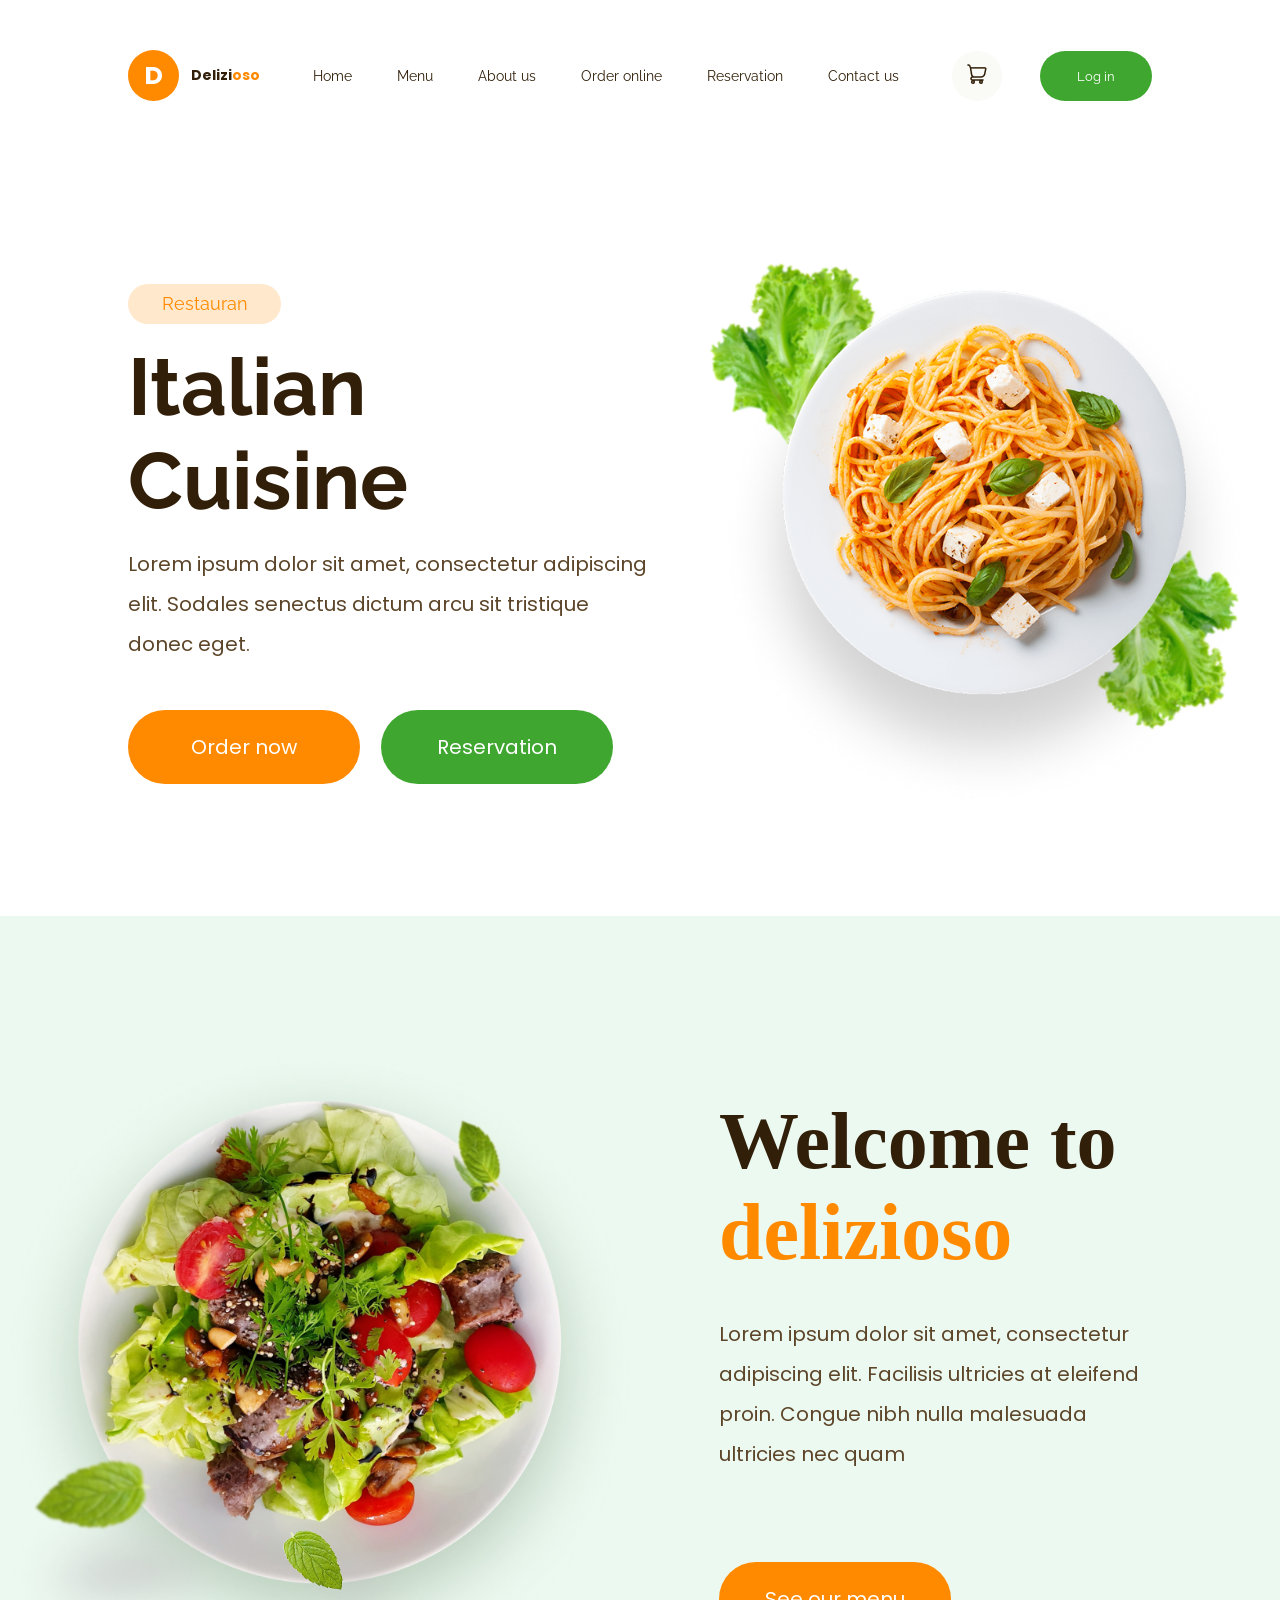
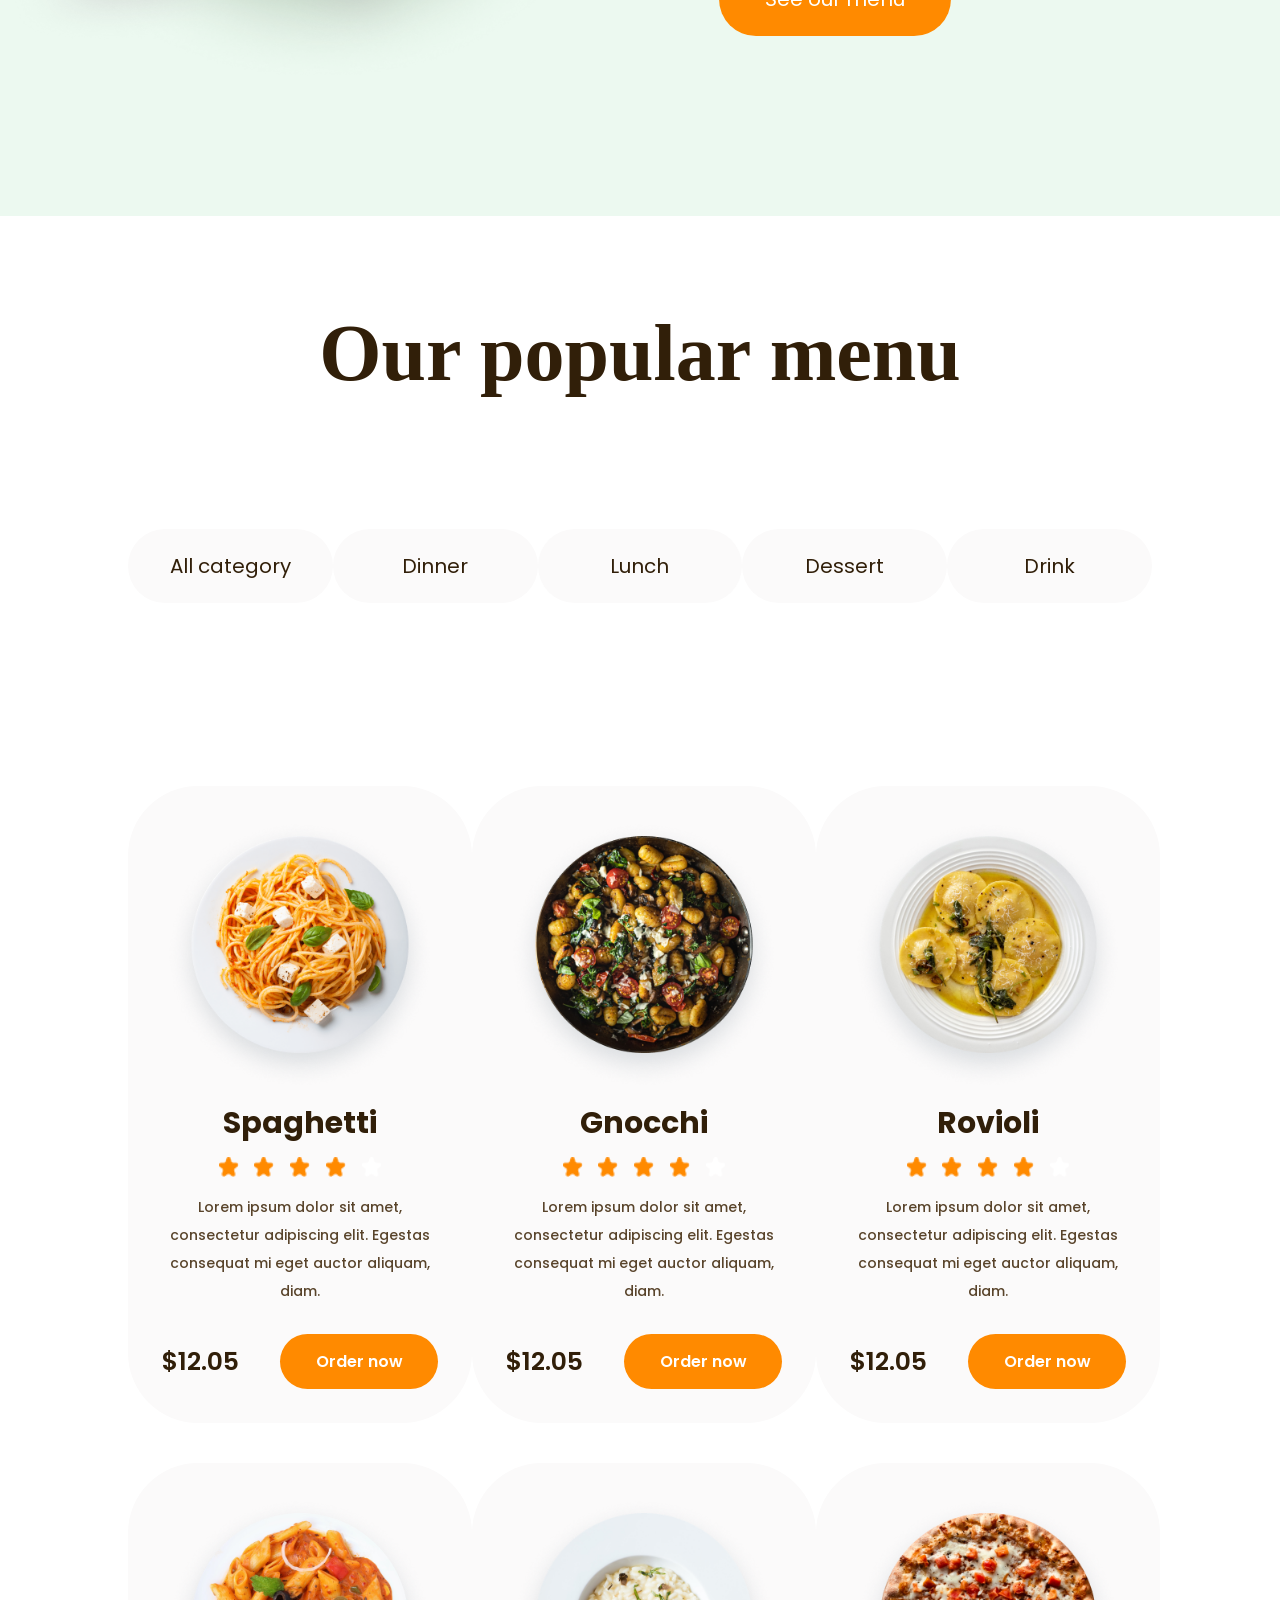
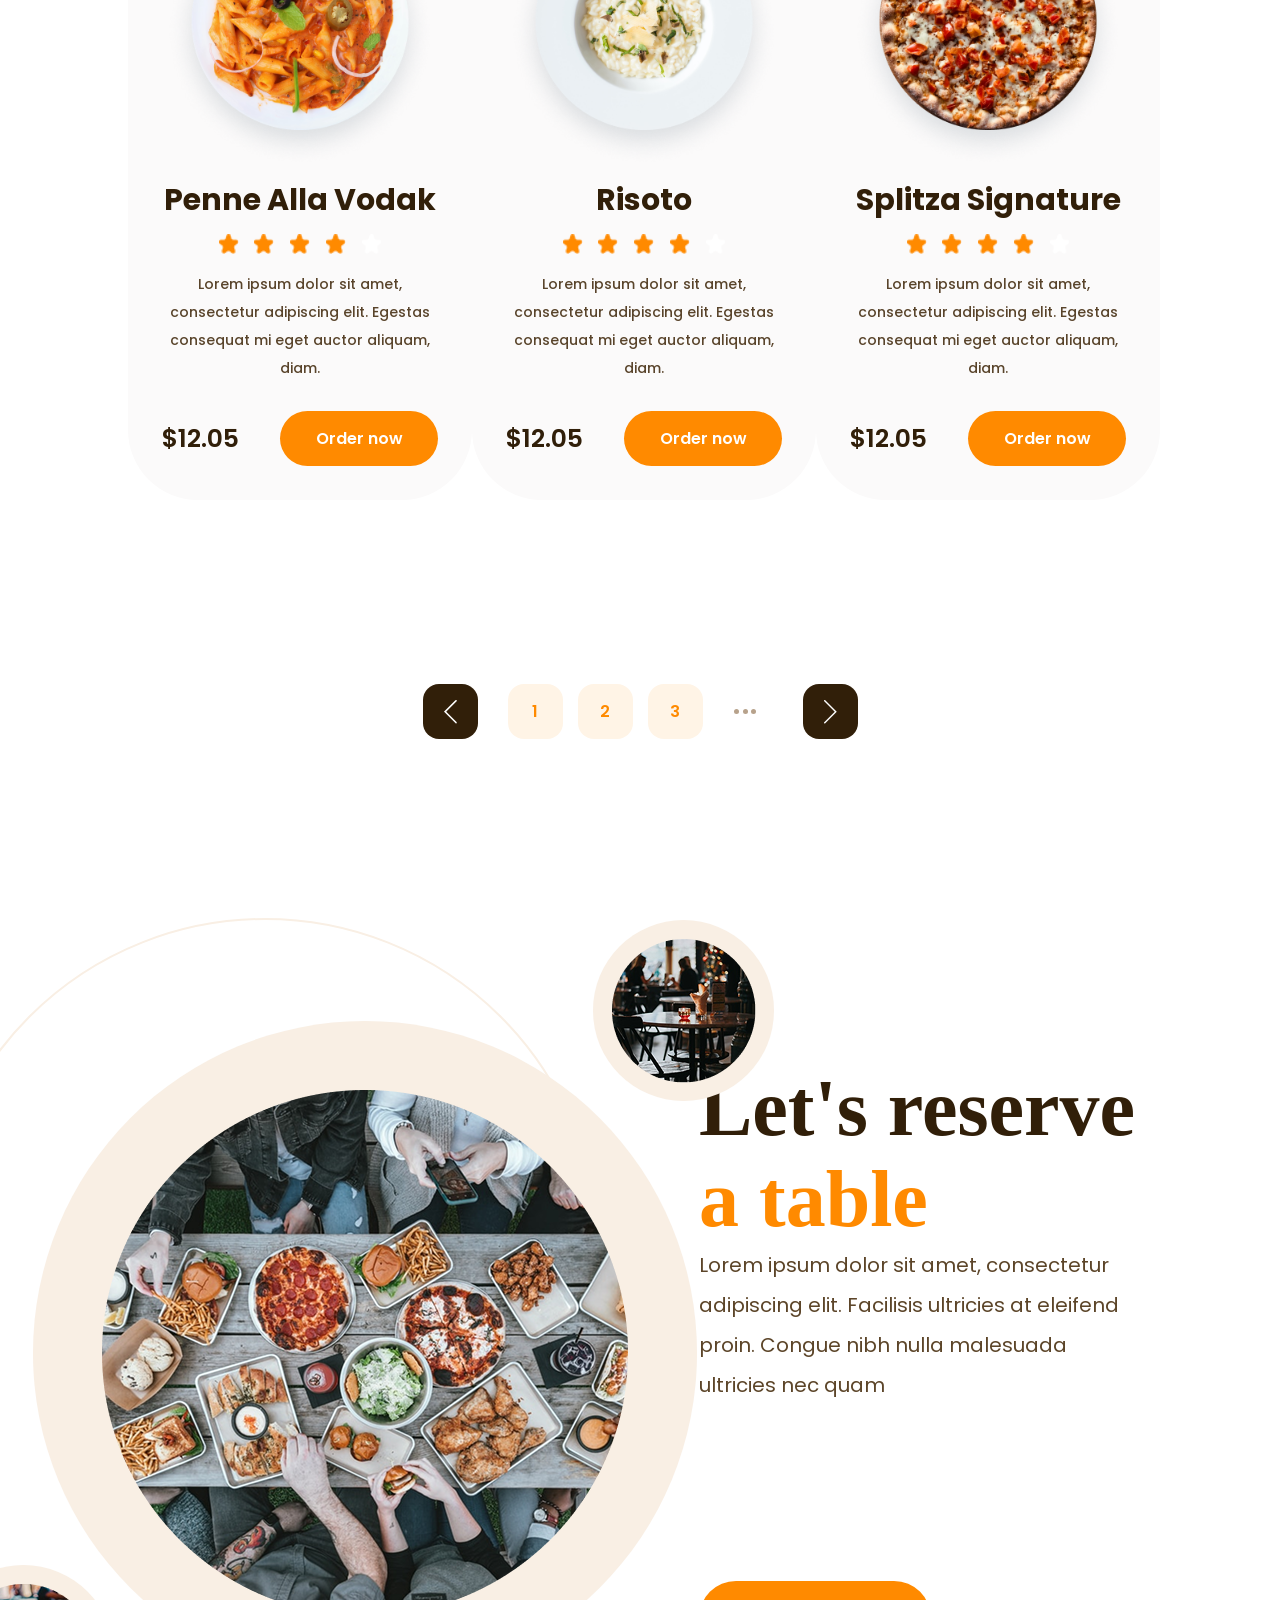
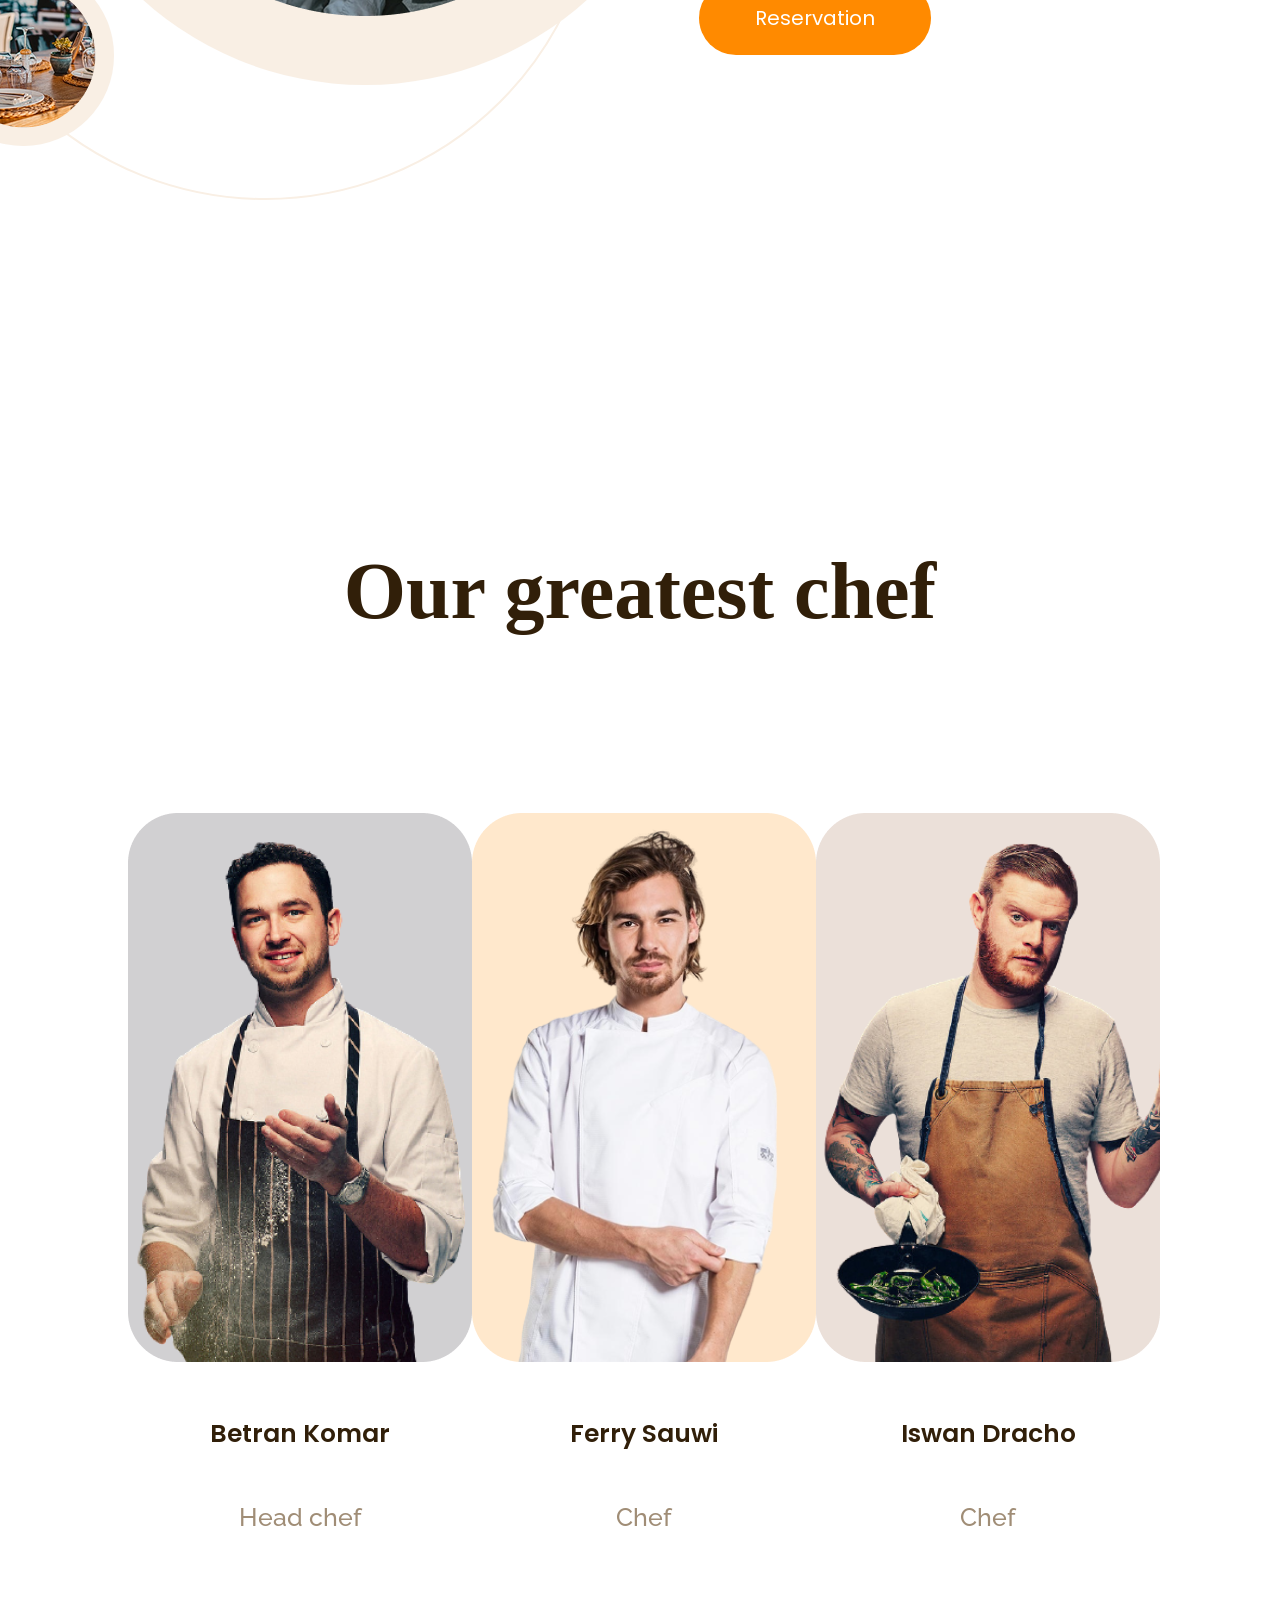
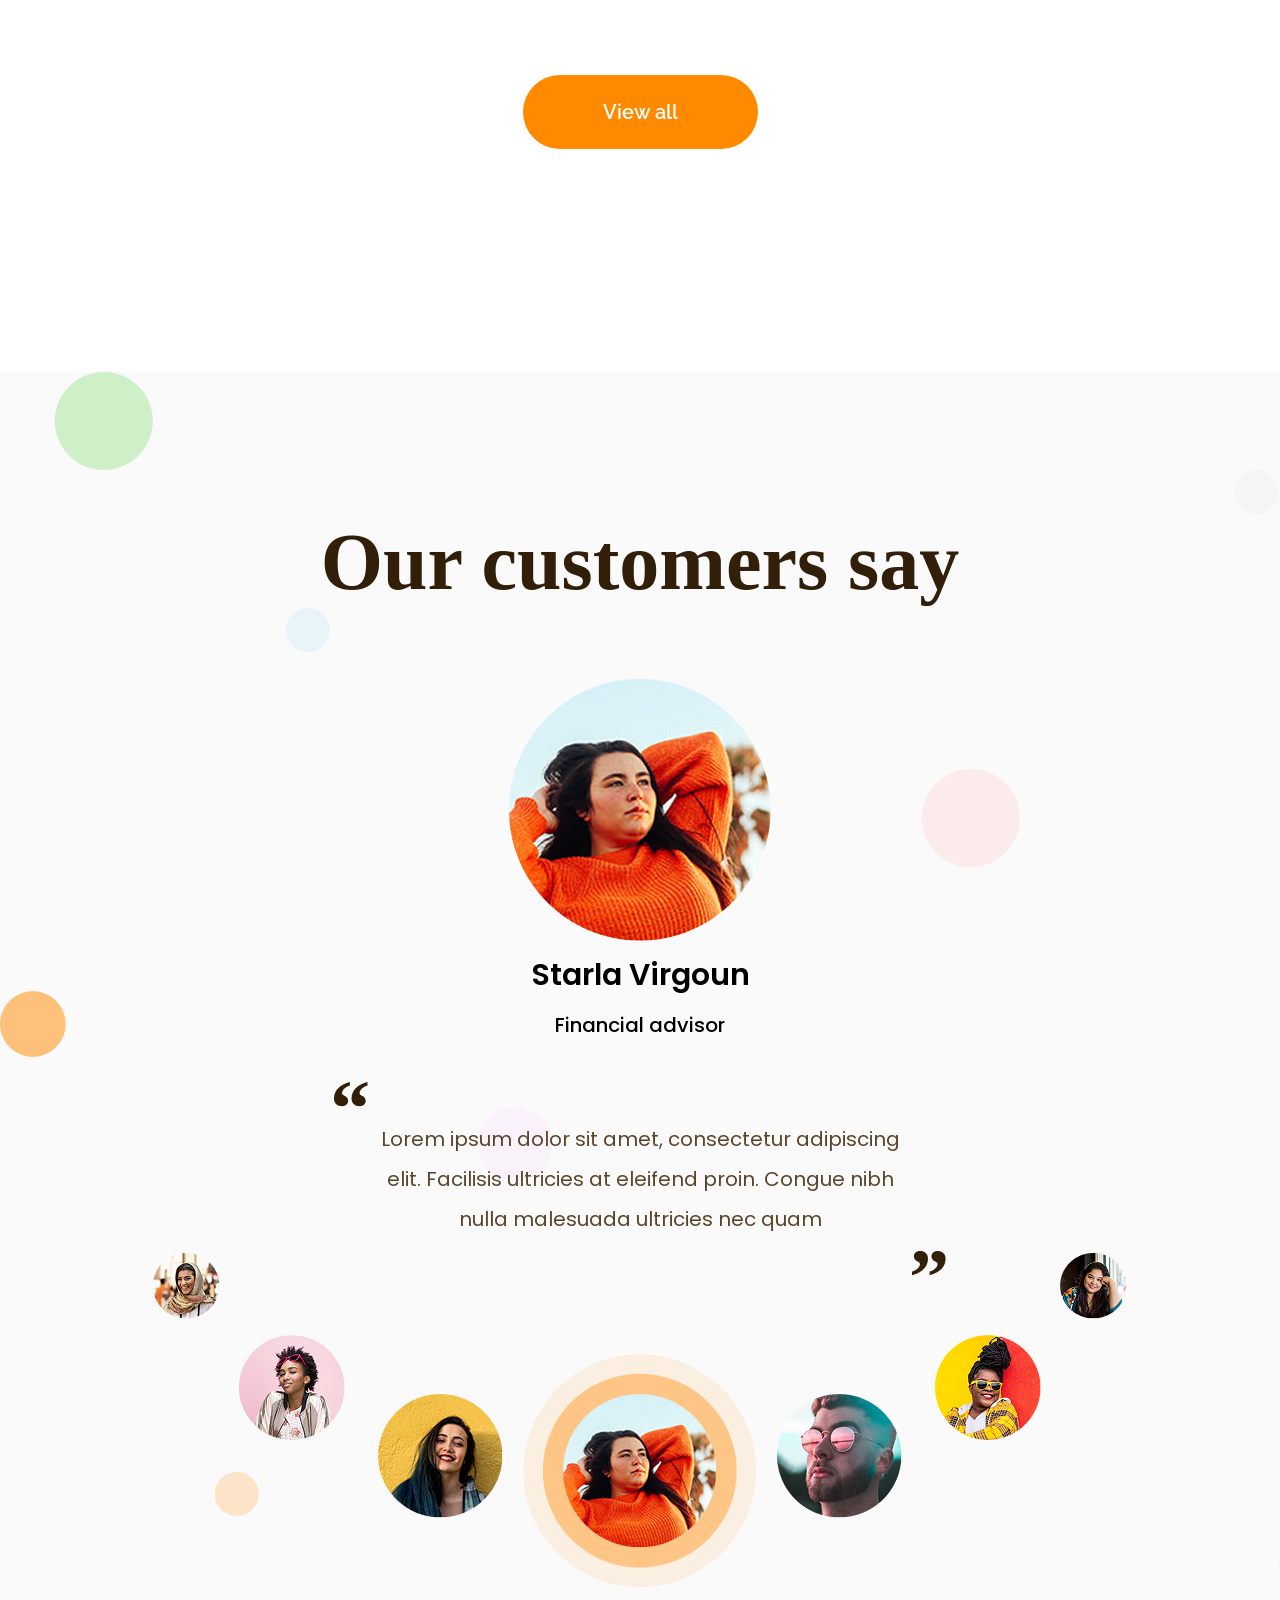
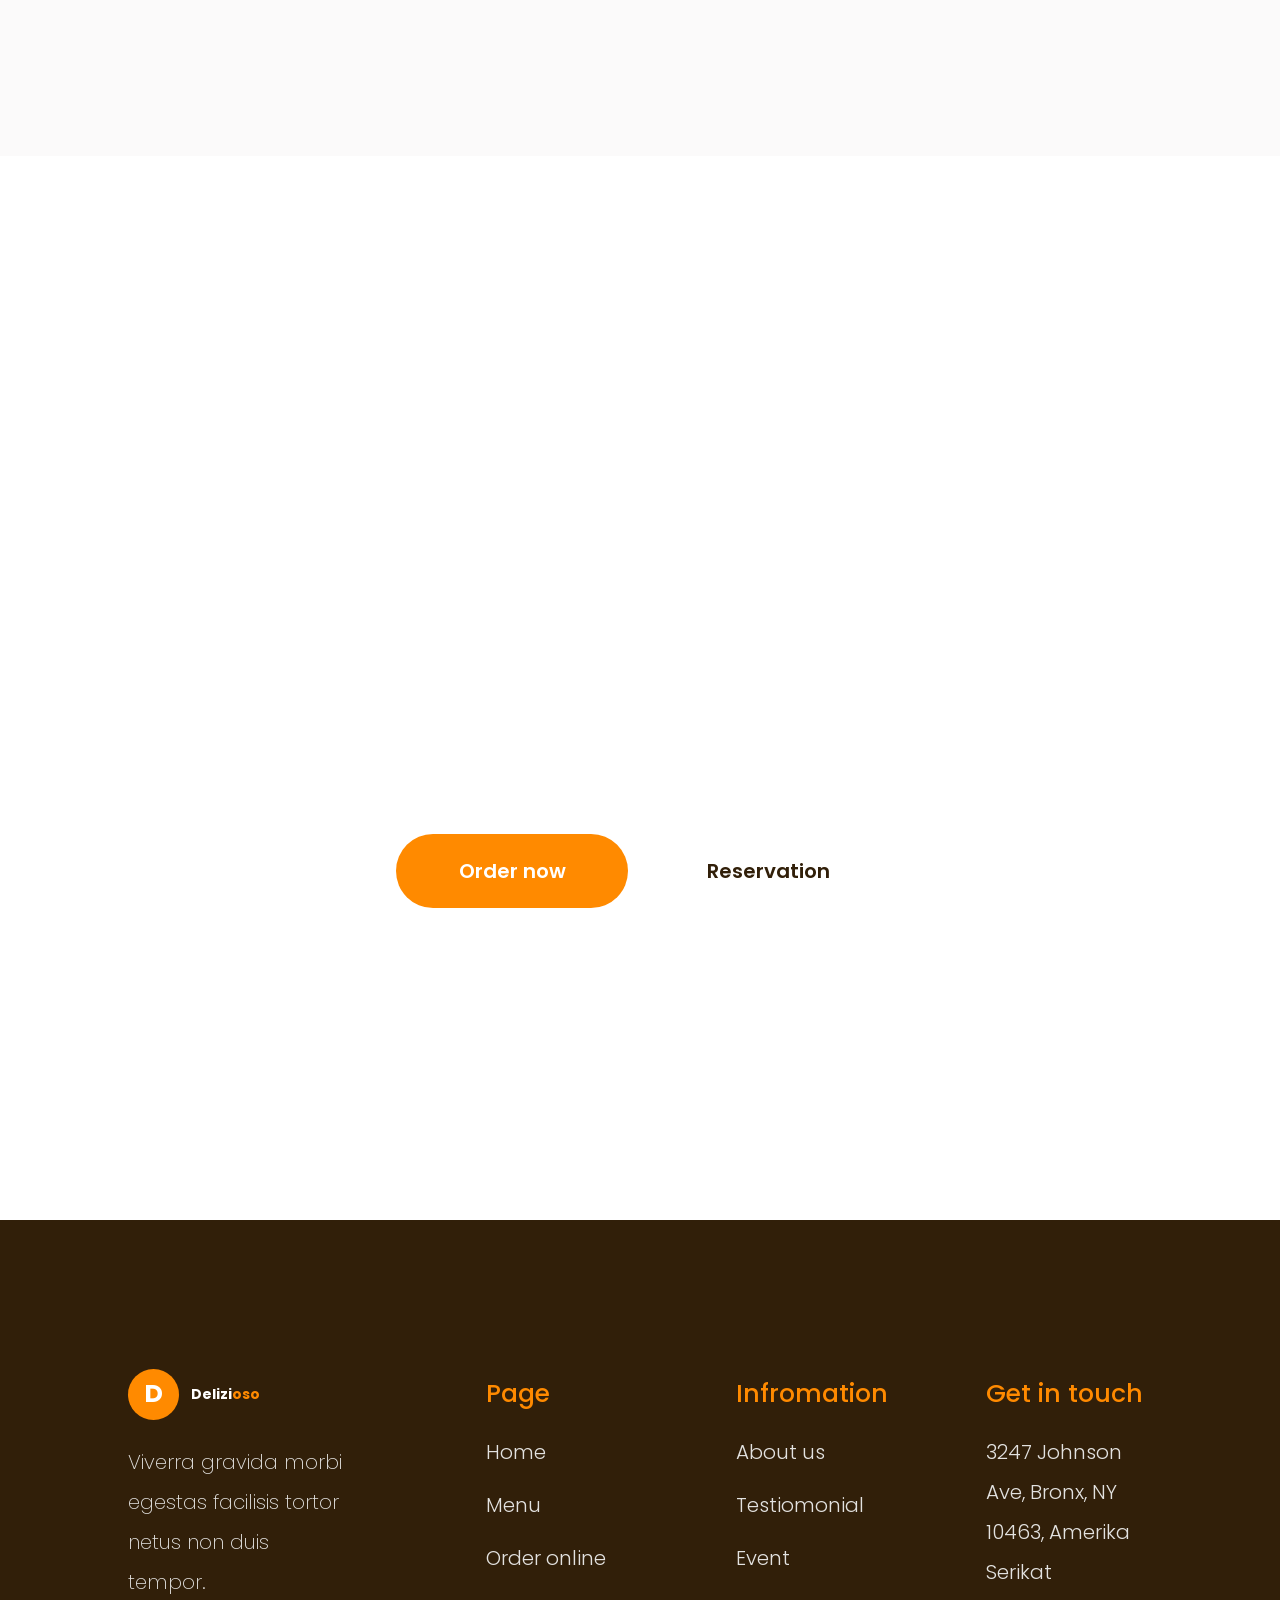
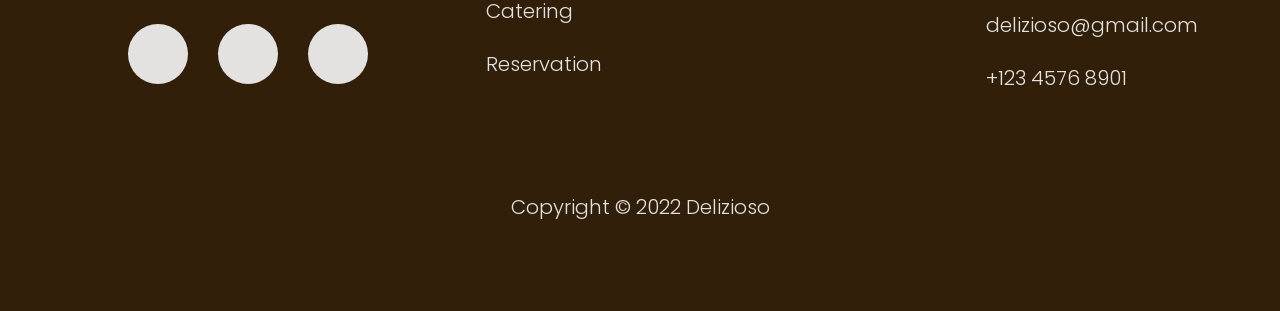
==== homepage/index.html @ a07454a6 "first commit" ====
<!DOCTYPE html>
<html lang="en">
<head>
    <meta charset="UTF-8">
    <meta name="viewport" content="width=device-width, initial-scale=1.0">
    <title>Document</title>
    <link rel="stylesheet" href="style.css">
</head>
<body>
    <header>
        <nav>
            <div class="nav_logo">
                <a href=""><button>
                    <div><h1>D</h1></div>
                    <p>Delizi<span>oso</span></p>
                </button></a>
            </div>
            <ul>
                <li><a href="../homepage/index.html">Home</a></li>
                <li><a href="../menu/index.html">Menu</a></li>
                <li><a href="../about_us/index.html">About us</a></li>
                <li><a href="">Order online</a></li>
                <li><a href="">Reservation</a></li>
                <li><a href="">Contact us</a></li>
            </ul>
            <div class="nav_left">
                <button class="cart_button"><a href=""><img src="images/header/image2.png" alt=""></a></button>
                <button class="nav_login">Log in</button>
            </div>
        </nav>
    </header>
    <main>

<!-- 1 -->

        <section class="sec1">
            <div class="sec1_main">
                <div class="sec1_left">
                    <div class="sec1_left_text">
                        <div class="sec1_left_rest">
                            <p>Restauran</p>
                        </div>
                        <h1>Italian Cuisine</h1>
                        <p class="sec1_left_desc">Lorem ipsum dolor sit amet, consectetur adipiscing elit. Sodales senectus dictum arcu sit tristique donec eget.</p>
                    </div>
                    <div class="sec1_left_buttons">
                        <a href=""><button class="sec1_button1">Order now</button></a>
                        <a href=""><button class="sec1_button2">Reservation</button></a>
                    </div>
                </div>
            </div>
        </section>

<!-- 2 -->

        <section class="sec2">
            <div class="sec2_main">
                <div class="sec2_right">
                    <div class="sec2_right_text">
                        <h1>Welcome to <span>delizioso</span></h1>
                        <p>Lorem ipsum dolor sit amet, consectetur adipiscing elit. Facilisis ultricies at eleifend proin. Congue nibh nulla malesuada ultricies nec quam </p>
                    </div>
                    <a href=""><button>See our menu</button></a>
                </div>
            </div>
        </section>

<!-- 3 -->

        <section class="sec3">
            <div class="sec3_main">
                <div class="sec3_top">
                    <h1>Our popular menu</h1>
                    <div class="sec3_top_buttons">
                        <button>All category</button>
                        <button>Dinner</button>
                        <button>Lunch</button>
                        <button>Dessert</button>
                        <button>Drink</button>
                    </div>
                </div>
                <div class="sec3_mid">
                    <article>
                        <div class="sec3_art_top">
                            <img class="super_img" src="images/sec3/image1.png" alt="">
                            <h3>Spaghetti</h3>
                            <div class="sec3_art_top_stars">
                                <img src="images/sec3/star1.png" alt="">
                                <img src="images/sec3/star1.png" alt="">
                                <img src="images/sec3/star1.png" alt="">
                                <img src="images/sec3/star1.png" alt="">
                                <img src="images/sec3/star0.png" alt="">
                            </div>
                            <p>Lorem ipsum dolor sit amet, consectetur adipiscing elit. Egestas consequat mi eget auctor aliquam, diam. </p>
                        </div>
                        <div class="sec3_art_bot">
                            <p>$12.05</p>
                            <button>Order now</button>
                        </div>
                    </article>
                    <article>
                        <div class="sec3_art_top">
                            <img class="super_img" src="images/sec3/image2.png" alt="">
                            <h3>Gnocchi</h3>
                            <div class="sec3_art_top_stars">
                                <img src="images/sec3/star1.png" alt="">
                                <img src="images/sec3/star1.png" alt="">
                                <img src="images/sec3/star1.png" alt="">
                                <img src="images/sec3/star1.png" alt="">
                                <img src="images/sec3/star0.png" alt="">
                            </div>
                            <p>Lorem ipsum dolor sit amet, consectetur adipiscing elit. Egestas consequat mi eget auctor aliquam, diam. </p>
                        </div>
                        <div class="sec3_art_bot">
                            <p>$12.05</p>
                            <button>Order now</button>
                        </div>
                    </article>
                    <article>
                        <div class="sec3_art_top">
                            <img class="super_img" src="images/sec3/image3.png" alt="">
                            <h3>Rovioli</h3>
                            <div class="sec3_art_top_stars">
                                <img src="images/sec3/star1.png" alt="">
                                <img src="images/sec3/star1.png" alt="">
                                <img src="images/sec3/star1.png" alt="">
                                <img src="images/sec3/star1.png" alt="">
                                <img src="images/sec3/star0.png" alt="">
                            </div>
                            <p>Lorem ipsum dolor sit amet, consectetur adipiscing elit. Egestas consequat mi eget auctor aliquam, diam. </p>
                        </div>
                        <div class="sec3_art_bot">
                            <p>$12.05</p>
                            <button>Order now</button>
                        </div>
                    </article>
                    <article>
                        <div class="sec3_art_top">
                            <img class="super_img" src="images/sec3/image4.png" alt="">
                            <h3>Penne Alla Vodak</h3>
                            <div class="sec3_art_top_stars">
                                <img src="images/sec3/star1.png" alt="">
                                <img src="images/sec3/star1.png" alt="">
                                <img src="images/sec3/star1.png" alt="">
                                <img src="images/sec3/star1.png" alt="">
                                <img src="images/sec3/star0.png" alt="">
                            </div>
                            <p>Lorem ipsum dolor sit amet, consectetur adipiscing elit. Egestas consequat mi eget auctor aliquam, diam. </p>
                        </div>
                        <div class="sec3_art_bot">
                            <p>$12.05</p>
                            <button>Order now</button>
                        </div>
                    </article>
                    <article>
                        <div class="sec3_art_top">
                            <img class="super_img" src="images/sec3/image5.png" alt="">
                            <h3>Risoto</h3>
                            <div class="sec3_art_top_stars">
                                <img src="images/sec3/star1.png" alt="">
                                <img src="images/sec3/star1.png" alt="">
                                <img src="images/sec3/star1.png" alt="">
                                <img src="images/sec3/star1.png" alt="">
                                <img src="images/sec3/star0.png" alt="">
                            </div>
                            <p>Lorem ipsum dolor sit amet, consectetur adipiscing elit. Egestas consequat mi eget auctor aliquam, diam. </p>
                        </div>
                        <div class="sec3_art_bot">
                            <p>$12.05</p>
                            <button>Order now</button>
                        </div>
                    </article>
                    <article>
                        <div class="sec3_art_top">
                            <img class="super_img" src="images/sec3/image6.png" alt="">
                            <h3>Splitza Signature</h3>
                            <div class="sec3_art_top_stars">
                                <img src="images/sec3/star1.png" alt="">
                                <img src="images/sec3/star1.png" alt="">
                                <img src="images/sec3/star1.png" alt="">
                                <img src="images/sec3/star1.png" alt="">
                                <img src="images/sec3/star0.png" alt="">
                            </div>
                            <p>Lorem ipsum dolor sit amet, consectetur adipiscing elit. Egestas consequat mi eget auctor aliquam, diam. </p>
                        </div>
                        <div class="sec3_art_bot">
                            <p>$12.05</p>
                            <button>Order now</button>
                        </div>
                    </article>
                </div>
                <div class="sec3_bot">
                    <button class="arrow"><img class="arrow_img" src="images/sec3/arrow_l.png" alt=""></button>
                    <div class="sec3_bot_buttons">
                        <button class="number">1</button>
                        <button class="number">2</button>
                        <button class="number">3</button>
                        <a href="../menu/index.html"><button class="dots">
                            <div class="dot1"></div>
                            <div class="dot2"></div>
                            <div class="dot3"></div>
                        </button></a>
                    </div>
                    <button class="arrow"><img class="arrow_img" src="images/sec3/arrow_r.png" alt=""></button>
                </div>
            </div>
        </section>

<!-- 4 -->

        <section class="sec4">
            <div class="sec4_main">
                <div class="sec4_left">
                    <div class="sec4_left_top">
                        <!-- <img src="images/sec4/image1.png" alt=""> -->
                    </div>
                    <div class="sec4_left_mid">
                        <!-- <img src="images/sec4/image2.png" alt=""> -->
                    </div>
                    <div class="sec4_left_bot">
                        <!-- <img src="images/sec4/image3.png" alt=""> -->
                    </div>
                </div>
                <div class="sec4_right">
                    <div class="sec4_right_text">
                        <h1>Let's reserve <span>a table</span></h1>
                        <p>Lorem ipsum dolor sit amet, consectetur adipiscing elit. Facilisis ultricies at eleifend proin. Congue nibh nulla malesuada ultricies nec quam </p>
                    </div>
                    <div class="sec4_button">
                        <a href=""><button>Reservation</button></a>
                    </div>
                </div>
            </div>
        </section>

<!-- 5 -->

        <section class="sec5">
            <div class="sec5_main">
                <h1>Our greatest chef</h1>
                <div class="sec5_main_art">
                    <article>
                        <div class="sec5_main_photo"><img src="images/sec5/image1.png" alt=""></div>
                        <p class="sec5_main_art_name">Betran Komar</p>
                        <p class="sec5_main_art_prof">Head chef</p>
                    </article>
                    <article>
                        <div class="sec5_main_photo"><img src="images/sec5/image2.png" alt=""></div>
                        <p class="sec5_main_art_name">Ferry Sauwi</p>
                        <p class="sec5_main_art_prof">Chef</p>
                    </article>
                    <article>
                        <div class="sec5_main_photo"><img src="images/sec5/image3.png" alt=""></div>
                        <p class="sec5_main_art_name">Iswan Dracho</p>
                        <p class="sec5_main_art_prof">Chef</p>
                    </article>
                </div>
                <a href=""><button>View all</button></a>
            </div>
        </section>

<!-- 6 -->

        <section class="sec6">
            <div class="sec6_main">
                <h1>Our customers say</h1>
                <div class="sec6_main_mid">
                    <img src="images/sec6/image1.png" alt="">
                    <p class="sec6_main_mid_name">Starla Virgoun</p>
                    <p class="sec6_main_mid_prof">Financial advisor</p>
                </div>
                <div class="sec6_main_bot">
                    <div class="sec6_main_bot_text">
                        <div class="sec6_main_bot_top_dot"><img src="images/sec6/uppper_dots.png" alt=""></div>
                        <p>Lorem ipsum dolor sit amet, consectetur adipiscing elit. Facilisis ultricies at eleifend proin. Congue nibh nulla malesuada ultricies nec quam </p>
                        <div class="sec6_main_bot_bot_dot"><img src="images/sec6/bottom_dots.png" alt=""></div>
                    </div>
                </div>
                <div class="lenta"></div>
            </div>
        </section>

<!-- 7 -->

        <section class="sec7">
            <div class="sec7_main">
                <div class="sec7_main_text">
                    <h2>we are open from</h2>
                    <h3>Monday-Sunday</h3>
                    <div class="sec7_main_text_time">
                        <p>Lunch : Mon-Sun : 11:00am-02:00pm</p>
                        <p>Dinner : Sunday : 04:00pm-08:00pm</p>
                        <p>04:00pm-09:00pm</p>
                    </div>
                </div>
                <div class="sec7_main_buttons">
                    <a href=""><button class="button_order_now">Order now</button></a>
                    <a href=""><button class="button_reservation">Reservation</button></a>
                </div>
            </div>
        </section>
    </main>

<!-- ФУТЕР -->

    <footer>
        <div class="footer_main">
            <div class="footer_main_top">
                <div class="footer_main_left">    
                    <div class="nav_logo">
                        <a href=""><button>
                            <div><h1>D</h1></div>
                            <p>Delizi<span>oso</span></p>
                        </button></a>
                    </div>
                    <p class="footer_tetxt_p">Viverra gravida morbi egestas facilisis tortor netus non duis tempor. </p>
                    <div class="footer_main_left_buttons">
                        <a href="https://x.com/?lang=ru"><button id="frst"><img src="images/sec7/twitter.png" alt=""></button></a>
                        <a href="https://www.instagram.com/"><button id="scnd"><img src="images/sec7/instagram.png" alt=""></button></a>
                        <a href="https://www.facebook.com/?locale=ru_RU"><button id="thrd"><img src="images/sec7/facebook.png" alt=""></button></a>
                    </div>
                </div>
                <div class="footer_main_right">
                    <div class="footer_main_right_page">
                        <p class="footer_zagolovok">Page</p>
                        <a href="">Home</a>
                        <a href="">Menu</a>
                        <a href="">Order online</a>
                        <a href="">Catering</a>
                        <a href="">Reservation</a>
                    </div>
                    <div class="footer_main_right_info">
                        <p class="footer_zagolovok">Infromation</p>
                        <a href="">About us</a>
                        <a href="">Testiomonial</a>
                        <a href="">Event</a>
                    </div>                
                    <div class="footer_main_right_git">
                        <p class="footer_zagolovok">Get in touch</p>
                        <p class="footer_default_text">3247 Johnson Ave, Bronx, NY 10463, Amerika Serikat</p>
                        <p class="footer_default_text">delizioso@gmail.com</p>
                        <p class="footer_default_text">+123 4576 8901</p>
                    </div>
                </div>
            </div>
            <div class="footer_main_bot">
                <p>Copyright © 2022 Delizioso</p>
            </div>
        </div>
    </footer>
    <script src="index.js"></script>
</body>
</html>
---- homepage/style.css ----
@import url("https://fonts.googleapis.com/css2?family=Raleway:ital,wght@0,100..900;1,100..900&display=swap");
@import url("https://fonts.googleapis.com/css2?family=Poppins:ital,wght@0,100;0,200;0,300;0,400;0,500;0,600;0,700;0,800;0,900;1,100;1,200;1,300;1,400;1,500;1,600;1,700;1,800;1,900&family=Raleway:ital,wght@0,100..900;1,100..900&display=swap");
@import url("https://fonts.googleapis.com/css2?family=Poppins:ital,wght@0,100;0,200;0,300;0,400;0,500;0,600;0,700;0,800;0,900;1,100;1,200;1,300;1,400;1,500;1,600;1,700;1,800;1,900&family=Raleway:ital,wght@0,100..900;1,100..900&family=Tinos:ital,wght@0,400;0,700;1,400;1,700&display=swap");
@keyframes bounce {
  0%, 100% {
    transform: translateY(0);
  }
  50% {
    transform: translateY(-7px);
  }
}
* {
  margin: 0;
  padding: 0;
  box-sizing: border-box;
  font-family: "Raleway", sans-serif;
  font-optical-sizing: auto;
  font-weight: weight;
  font-style: normal;
  background: none;
}

button {
  border-style: none;
  cursor: pointer;
  transition: all 0.2s ease;
}

li, a {
  text-decoration: none;
  list-style: none;
}

header {
  height: 151px;
  width: 100%;
}

header, .nav_logo, nav, .nav_left {
  display: flex;
  align-items: center;
}

.nav_logo {
  width: 132px;
  height: 51px;
}
.nav_logo a {
  width: 100%;
  height: 100%;
}
.nav_logo button {
  width: 100%;
  height: 100%;
  background: none;
  justify-content: space-between;
  display: flex;
  align-items: center;
}
.nav_logo button p {
  font-size: 0.875rem;
  font-family: "Poppins";
  font-weight: 700;
  color: #311F09;
}
.nav_logo button span {
  font-size: 0.875rem;
  font-family: "Poppins";
  font-weight: 700;
  color: #FF8A00;
}
.nav_logo div {
  display: flex;
  justify-content: center;
  align-items: center;
  width: 51px;
  height: 51px;
  background-color: #FF8A00;
  border-radius: 100px;
}
.nav_logo div h1 {
  font-size: 1.563rem;
  color: #ffffff;
  font-family: "Poppins";
}

.nav_left {
  width: 200px;
  justify-content: space-between;
}
.nav_left div {
  width: 50px;
  height: 50px;
  display: flex;
  justify-content: center;
  align-items: center;
  background-color: #FAFAF7;
  border-radius: 100px;
}
.nav_left div:hover {
  background-color: #FAFAF7;
}

.cart_button {
  width: 50px;
  height: 50px;
  display: flex;
  justify-content: center;
  align-items: center;
  border-radius: 100px;
  background-color: #FAFAF7;
}

.cart_button:hover {
  background-color: #e8e8e3;
}

.nav_login {
  width: 112px;
  height: 50px;
  background-color: #3FA72F;
  color: #ffffff;
  border-radius: 133px;
}

.nav_login:hover {
  background-color: #328a24;
}

nav {
  height: 51px;
  width: 80%;
  margin: 0 auto;
  justify-content: space-between;
}

ul {
  gap: 45px;
  display: flex;
  justify-content: space-between;
}
ul a {
  color: #311F09;
  transition: 0.2s ease;
  font-size: 0.875rem;
}
ul a:hover {
  color: #FF8A00;
}

.sec1 {
  width: 100%;
  height: 85vh;
  background-image: url(images/sec1/background.png);
  background-repeat: no-repeat;
  background-position: right;
  background-size: 45%;
}
.sec1 h1 {
  width: 288px;
  font-size: 5rem;
  font-weight: bold;
  color: #311F09;
}
.sec1 button {
  width: 232px;
  height: 74px;
  border-radius: 100px;
  font-family: "Poppins";
  font-size: 1.25rem;
  color: #ffffff;
}

.sec1_main {
  width: 80%;
  height: 100%;
  margin: 0 auto;
  display: flex;
  align-items: center;
}

.sec1_left {
  height: 500px;
  display: flex;
  flex-direction: column;
  justify-content: space-between;
}

.sec1_left_text {
  height: 380px;
  display: flex;
  flex-direction: column;
  justify-content: space-between;
}

.sec1_left_rest {
  width: 153px;
  height: 40px;
  background-color: #FFE8CC;
  border-radius: 100px;
  display: flex;
  align-items: center;
}
.sec1_left_rest p {
  margin: 0 auto;
  color: #FF8A00;
  font-size: 1.125rem;
}

.sec1_left_desc {
  font-family: "Poppins";
  font-size: 1.25rem;
  color: #5C4529;
  line-height: 2;
  width: 523px;
}

.sec1_left_buttons {
  width: 485px;
  display: flex;
  justify-content: space-between;
}

.sec1_button1 {
  background-color: #FF8A00;
}

.sec1_button1:hover {
  background-color: #d07206;
}

.sec1_button2 {
  background-color: #3FA72F;
}

.sec1_button2:hover {
  background-color: #308124;
}

.sec2 {
  width: 100%;
  height: 100vh;
  background-color: #ECF9F0;
  background-image: url(images/sec2/background.png);
  background-repeat: no-repeat;
  background-position: left;
  background-size: 50%;
}
.sec2 h1 {
  width: 408px;
  font-family: "Tinos";
  font-size: 5rem;
  font-style: bold;
  color: #311F09;
}
.sec2 span {
  font-family: "Tinos";
  color: #FF8A00;
}
.sec2 p {
  width: 433px;
  color: #5C4529;
  line-height: 2;
  font-size: 1.25rem;
  font-family: "Poppins";
}
.sec2 button {
  width: 232px;
  height: 74px;
  background-color: #FF8A00;
  color: #ffffff;
  font-family: "Poppins";
  font-size: 1.25rem;
  border-radius: 100px;
}
.sec2 button:hover {
  background-color: #d07206;
}

.sec2_main {
  height: 100%;
  width: 80%;
  margin: 0 auto;
  display: flex;
  flex-direction: column;
  align-items: end;
  justify-content: center;
}

.sec2_right {
  height: 60%;
  display: flex;
  flex-direction: column;
  justify-content: space-between;
}

.sec2_right_text {
  height: 70%;
  display: flex;
  flex-direction: column;
  justify-content: space-between;
}

.sec3 {
  width: 100%;
  height: 2215px;
}
.sec3 h1 {
  font-size: 5rem;
  font-family: "Tinos";
  font-style: bold;
  color: #311F09;
}

.sec3_main {
  height: 100%;
  width: 80%;
  margin: 0 auto;
  display: flex;
  flex-direction: column;
  justify-content: space-around;
}

.sec3_top {
  height: 295px;
  display: flex;
  flex-direction: column;
  justify-content: space-between;
  text-align: center;
}

.sec3_top_buttons {
  display: flex;
  justify-content: space-between;
}
.sec3_top_buttons button {
  border-radius: 100px;
  display: flex;
  justify-content: center;
  align-items: center;
  width: 232px;
  height: 74px;
  background-color: #FBFAFA;
  color: #311F09;
  font-family: "Poppins";
  font-size: 1.25rem;
}
.sec3_top_buttons button:hover {
  width: 225px;
  height: 70px;
  background-color: #dadada;
}

.sec3_mid {
  display: grid;
  grid-template-columns: repeat(3, 344px);
  grid-template-rows: repeat(2, 637px);
  justify-content: space-between;
  grid-row-gap: 40px;
}
.sec3_mid article {
  padding: 34px 34px;
  display: flex;
  flex-direction: column;
  justify-content: space-between;
  margin: 0 auto;
  background-color: #FBFAFA;
  border-radius: 70px;
}
.sec3_mid article .sec3_art_top {
  display: flex;
  flex-direction: column;
  height: 485px;
  justify-content: space-between;
  align-items: center;
}
.sec3_mid article .sec3_art_top h3 {
  color: #311F09;
  font-size: 1.875rem;
  font-family: "Poppins";
}
.sec3_mid article .sec3_art_top .super_img {
  width: 270px;
  height: 270px;
}
.sec3_mid article .sec3_art_top .sec3_art_top_stars {
  width: 163px;
  height: 25px;
  display: flex;
  justify-content: space-between;
}
.sec3_mid article .sec3_art_top .sec3_art_top_stars img {
  width: 20px;
  height: 20px;
}
.sec3_mid article .sec3_art_top p {
  color: #59442B;
  font-size: 0.875rem;
  font-family: "Poppins";
  font-weight: 500;
  text-align: center;
  line-height: 2;
}
.sec3_mid article .sec3_art_bot {
  display: flex;
  align-items: center;
  justify-content: space-between;
}
.sec3_mid article .sec3_art_bot p {
  color: #311F09;
  font-size: 1.563rem;
  font-family: "Poppins";
  font-weight: 600;
}
.sec3_mid article .sec3_art_bot button {
  width: 158px;
  height: 55px;
  background-color: #FF8A00;
  border-radius: 162px;
  font-size: 1rem;
  font-weight: 600;
  font-family: "Poppins";
  color: #ffffff;
}
.sec3_mid article .sec3_art_bot button:hover {
  font-size: 1.125rem;
  background-color: #e07800;
}

.sec3_bot {
  width: 435px;
  height: 55px;
  margin: 0 auto;
  display: flex;
  justify-content: space-between;
}
.sec3_bot button {
  width: 55px;
  height: 55px;
  display: flex;
  align-items: center;
  justify-content: center;
  border-radius: 16px;
}
.sec3_bot .sec3_bot_buttons {
  width: 265px;
  display: flex;
  justify-content: space-between;
}
.sec3_bot .dots {
  gap: 3.7px;
}
.sec3_bot .dots .dot1, .sec3_bot .dots .dot2, .sec3_bot .dots .dot3 {
  width: 5px;
  height: 5px;
  background-color: #B7A28B;
  border-radius: 100px;
}
.sec3_bot .dots:hover .dot1, .sec3_bot .dots:hover .dot2, .sec3_bot .dots:hover .dot3 {
  animation: bounce 0.4s;
}
.sec3_bot .dots:hover .dot2 {
  animation-delay: 0.1s;
}
.sec3_bot .dots:hover .dot3 {
  animation-delay: 0.2s;
}
.sec3_bot .number {
  background-color: #fff4e6;
  color: #FF8A00;
  font-size: 1rem;
  font-family: "Poppins";
  font-weight: 600;
}
.sec3_bot .number:hover {
  font-size: 1.25rem;
}
.sec3_bot .arrow {
  background-color: #311F09;
}
.sec3_bot .arrow:hover .arrow_img {
  transform: scale(1.15);
  transition: all 0.2s ease;
}

.sec4 {
  width: 100%;
  height: 1056px;
  display: flex;
  align-items: center;
}

.sec4_main {
  width: 80%;
  margin: 0 auto;
  display: flex;
  align-items: center;
  justify-content: end;
}

.sec4_left {
  position: relative;
  right: 100px;
  border: solid 2px #f9efe4;
  border-radius: 1000px;
  width: 882px;
  height: 882px;
}
.sec4_left .sec4_left_top {
  background-image: url(images/sec4/image1.png);
  background-repeat: no-repeat;
  background-position: center;
  position: relative;
  left: 660px;
  width: 181px;
  height: 181px;
  border-radius: 1000px;
  background-color: #f9efe4;
}
.sec4_left .sec4_left_mid {
  background-image: url(images/sec4/image2.png);
  background-repeat: no-repeat;
  background-position: center;
  position: relative;
  bottom: 80px;
  left: 100px;
  width: 664px;
  height: 664px;
  border-radius: 1000px;
  background-color: #f9efe4;
}
.sec4_left .sec4_left_bot {
  background-image: url(images/sec4/image3.png);
  background-repeat: no-repeat;
  background-position: center;
  position: relative;
  bottom: 200px;
  width: 181px;
  height: 181px;
  border-radius: 1000px;
  background-color: #f9efe4;
}

.sec4_right {
  height: 592px;
  width: 50%;
  display: flex;
  flex-direction: column;
  justify-content: space-between;
}
.sec4_right h1 {
  width: 453px;
  font-size: 5rem;
  font-family: "Tinos";
  font-style: bold;
  color: #311F09;
}
.sec4_right h1 span {
  width: 453px;
  font-size: 5rem;
  font-family: "Tinos";
  font-style: bold;
  color: #FF8A00;
}
.sec4_right p {
  width: 433px;
  font-size: 1.25rem;
  color: #5C4529;
  font-family: "Poppins";
  line-height: 2;
  font-weight: 400;
}
.sec4_right button {
  width: 232px;
  height: 74px;
  border-radius: 100px;
  background-color: #FF8A00;
  color: #ffffff;
  font-family: "Poppins";
  font-weight: 600px;
  font-size: 1.25rem;
}
.sec4_right button:hover {
  font-size: 1.4rem;
  background-color: #e07800;
}

.sec5 {
  width: 100%;
  height: 1685px;
  display: flex;
  align-items: center;
}

.sec5_main {
  height: 1238px;
  width: 80%;
  margin: 0 auto;
  display: flex;
  flex-direction: column;
  justify-content: space-between;
  align-items: center;
}
.sec5_main h1 {
  font-size: 5rem;
  font-family: "Tinos";
  font-weight: 700;
  line-height: 2;
  color: #311F09;
}
.sec5_main button {
  font-weight: 600;
  width: 235px;
  height: 74px;
  border-radius: 100px;
  color: #ffffff;
  background-color: #FF8A00;
  font-size: 1.25rem;
}
.sec5_main button:hover {
  font-weight: 700;
  font-size: 1.4rem;
  letter-spacing: 1px;
}

.sec5_main_art {
  width: 100%;
  display: flex;
  justify-content: space-between;
}
.sec5_main_art article {
  width: 344px;
  height: 719px;
  display: flex;
  flex-direction: column;
  justify-content: space-between;
  align-items: center;
}
.sec5_main_art article p {
  color: #311F09;
  font-size: 1.563rem;
}
.sec5_main_art article .sec5_main_art_name {
  font-family: "Poppins";
  font-weight: 600;
}
.sec5_main_art article .sec5_main_art_prof {
  color: #A08D76;
  font-weight: 500;
  font-size: 1.563rem;
}

.sec6 {
  height: 1384px;
  width: 100%;
  background-color: #FBFAFA;
  background-image: url(images/sec6/background.png);
  background-repeat: no-repeat;
  background-size: cover;
  text-align: center;
  display: flex;
  align-items: center;
}

.sec6_main {
  height: 1165px;
  width: 80%;
  margin: 0 auto;
  display: flex;
  flex-direction: column;
  justify-content: space-between;
  align-items: center;
}
.sec6_main h1 {
  font-size: 5rem;
  font-family: "Tinos";
  font-weight: 700;
  color: #311F09;
  line-height: 2;
}

.sec6_main_mid .sec6_main_mid_name {
  font-family: "Poppins";
  font-size: 1.875rem;
  line-height: 2;
  font-weight: 600;
}
.sec6_main_mid .sec6_main_mid_prof {
  font-family: "Poppins";
  font-size: 1.25rem;
  line-height: 2;
  font-weight: 500;
}

.sec6_main_bot .sec6_main_bot_text {
  width: 612px;
  height: 194px;
  display: flex;
  margin: 0 auto;
  justify-content: space-between;
  align-items: center;
}
.sec6_main_bot .sec6_main_bot_text p {
  color: #5C4529;
  font-family: "Poppins";
  font-size: 1.25rem;
  font-weight: 500px;
  line-height: 2;
  width: 524px;
}
.sec6_main_bot .sec6_main_bot_text .sec6_main_bot_top_dot {
  display: flex;
  align-self: start;
}
.sec6_main_bot .sec6_main_bot_text .sec6_main_bot_bot_dot {
  display: flex;
  align-self: end;
}

.lenta {
  position: relative;
  bottom: 60px;
  width: 974px;
  height: 334px;
  background-image: url(images/sec6/image2.png);
  background-repeat: no-repeat;
  background-size: cover;
  background-position: bottom;
}

.sec7 {
  height: 1064px;
  width: 100%;
  display: flex;
  justify-content: center;
  align-items: center;
}

.sec7_main {
  min-width: 1150px;
  min-height: 588px;
  background-image: url(images/sec7/background.png);
  background-repeat: no-repeat;
  background-size: contain;
  display: flex;
  flex-direction: column;
  justify-content: space-evenly;
}
.sec7_main .sec7_main_text {
  display: flex;
  flex-direction: column;
  align-items: center;
}
.sec7_main .sec7_main_text h2 {
  color: #ffffff;
  font-family: "Tinos";
  font-weight: 700;
  font-size: 5rem;
}
.sec7_main .sec7_main_text h3 {
  color: #ffffff;
  line-height: 2;
  font-family: "Poppins";
  font-weight: 600;
  font-size: 2.5rem;
}
.sec7_main .sec7_main_text .sec7_main_text_time p {
  color: #ffffff;
  line-height: 2;
  font-family: "Poppins";
  font-weight: 300;
  font-size: 1.25rem;
  text-align: end;
}
.sec7_main .sec7_main_buttons {
  width: 488px;
  margin: 0 auto;
  display: flex;
  justify-content: space-between;
}
.sec7_main .sec7_main_buttons button {
  width: 232px;
  height: 74px;
  border-radius: 100px;
  font-family: "Poppins";
  font-size: 1.25rem;
  font-weight: 600;
}
.sec7_main .sec7_main_buttons .button_order_now {
  color: #ffffff;
  background-color: #FF8A00;
}
.sec7_main .sec7_main_buttons .button_order_now:hover {
  font-size: 1.4rem;
}
.sec7_main .sec7_main_buttons .button_reservation {
  background-color: #FFFFFF;
  color: #311F09;
}
.sec7_main .sec7_main_buttons .button_reservation:hover {
  font-size: 1.4rem;
}

footer {
  height: 691px;
  background-color: #311F09;
  display: flex;
  align-items: center;
}

.footer_main {
  height: 100%;
  display: flex;
  flex-direction: column;
  justify-content: end;
  margin: 0 auto;
  width: 80%;
}
.footer_main .footer_main_top {
  display: flex;
  justify-content: space-between;
  height: 335px;
}
.footer_main .footer_main_top .footer_main_left {
  width: 25%;
  height: 315px;
  display: flex;
  flex-direction: column;
  justify-content: space-between;
}
.footer_main .footer_main_top .footer_main_left .footer_tetxt_p {
  max-width: 85%;
  font-family: "Poppins";
  font-size: 1.25rem;
  line-height: 2;
  font-weight: 200;
  color: #E3E2E0;
}
.footer_main .footer_main_top .footer_main_left .nav_logo p {
  color: #ffffff;
}
.footer_main .footer_main_top .footer_main_left .footer_main_left_buttons {
  max-width: 240px;
  display: flex;
  justify-content: space-between;
}
.footer_main .footer_main_top .footer_main_left .footer_main_left_buttons button {
  width: 60px;
  height: 60px;
  background-color: #E3E2E0;
  border-radius: 100px;
}
.footer_main .footer_main_top .footer_main_left .footer_main_left_buttons button:hover {
  width: 67px;
  height: 67px;
}
.footer_main .footer_main_right {
  width: 65%;
  display: flex;
  justify-content: space-between;
}
.footer_main .footer_main_right .footer_zagolovok {
  color: #FF8A00;
  font-family: "Poppins";
  line-height: 2;
  font-weight: 500;
  font-size: 1.563rem;
}
.footer_main .footer_main_right a {
  color: #E3E2E0;
  font-size: 1.25rem;
  line-height: 2;
  font-family: "Poppins";
  font-weight: 300;
  transition: all 0.1s ease;
}
.footer_main .footer_main_right a:hover {
  font-size: 1.1rem;
}
.footer_main .footer_main_right .footer_main_right_page {
  gap: 13px;
  width: 25%;
  display: flex;
  flex-direction: column;
}
.footer_main .footer_main_right .footer_main_right_info {
  gap: 13px;
  width: 25%;
  display: flex;
  flex-direction: column;
}
.footer_main .footer_main_right .footer_main_right_git {
  gap: 13px;
  width: 25%;
  display: flex;
  flex-direction: column;
}
.footer_main .footer_main_right .footer_main_right_git .footer_default_text {
  color: #E3E2E0;
  font-size: 1.25rem;
  line-height: 2;
  font-family: "Poppins";
  font-weight: 300;
}

.footer_main_bot {
  height: 30%;
  display: flex;
  justify-content: center;
  align-items: center;
}
.footer_main_bot p {
  color: #E3E2E0;
  font-family: "Poppins";
  font-weight: 300;
  font-size: 1.25rem;
}/*# sourceMappingURL=style.css.map */
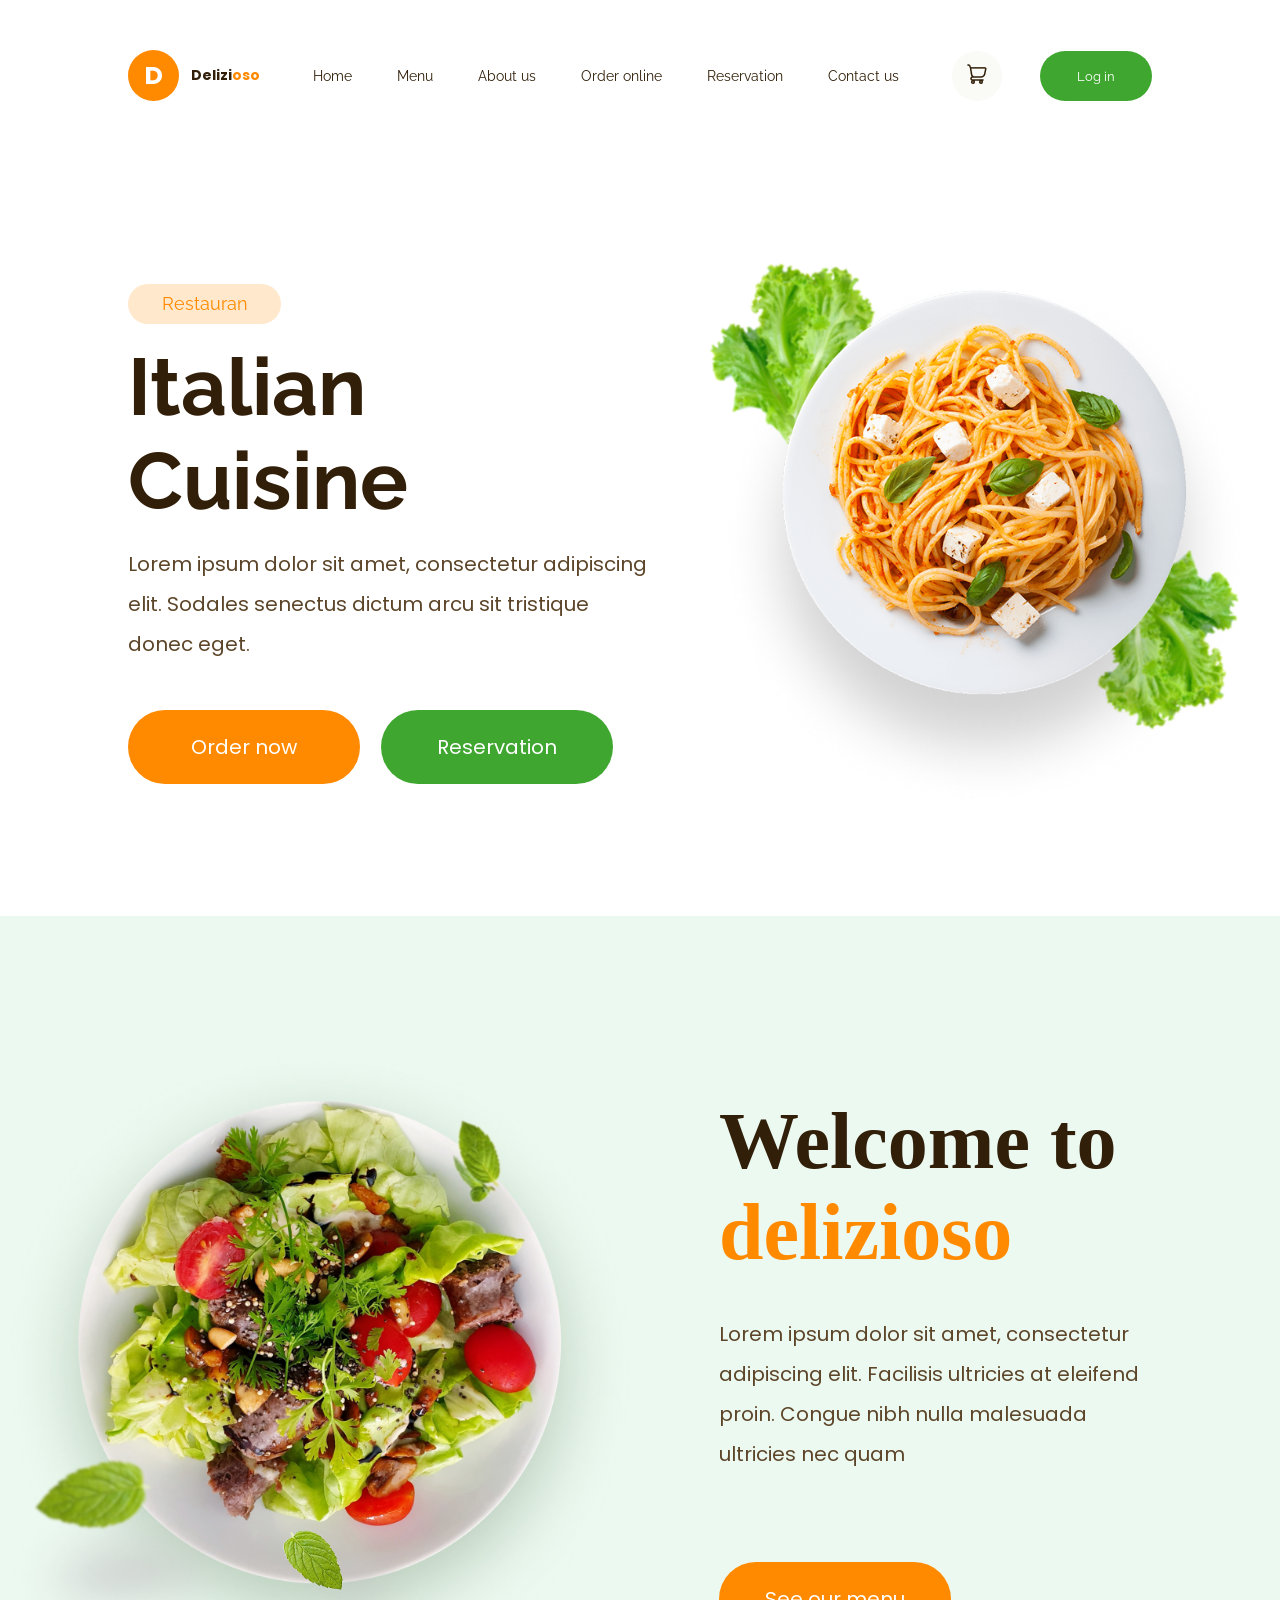
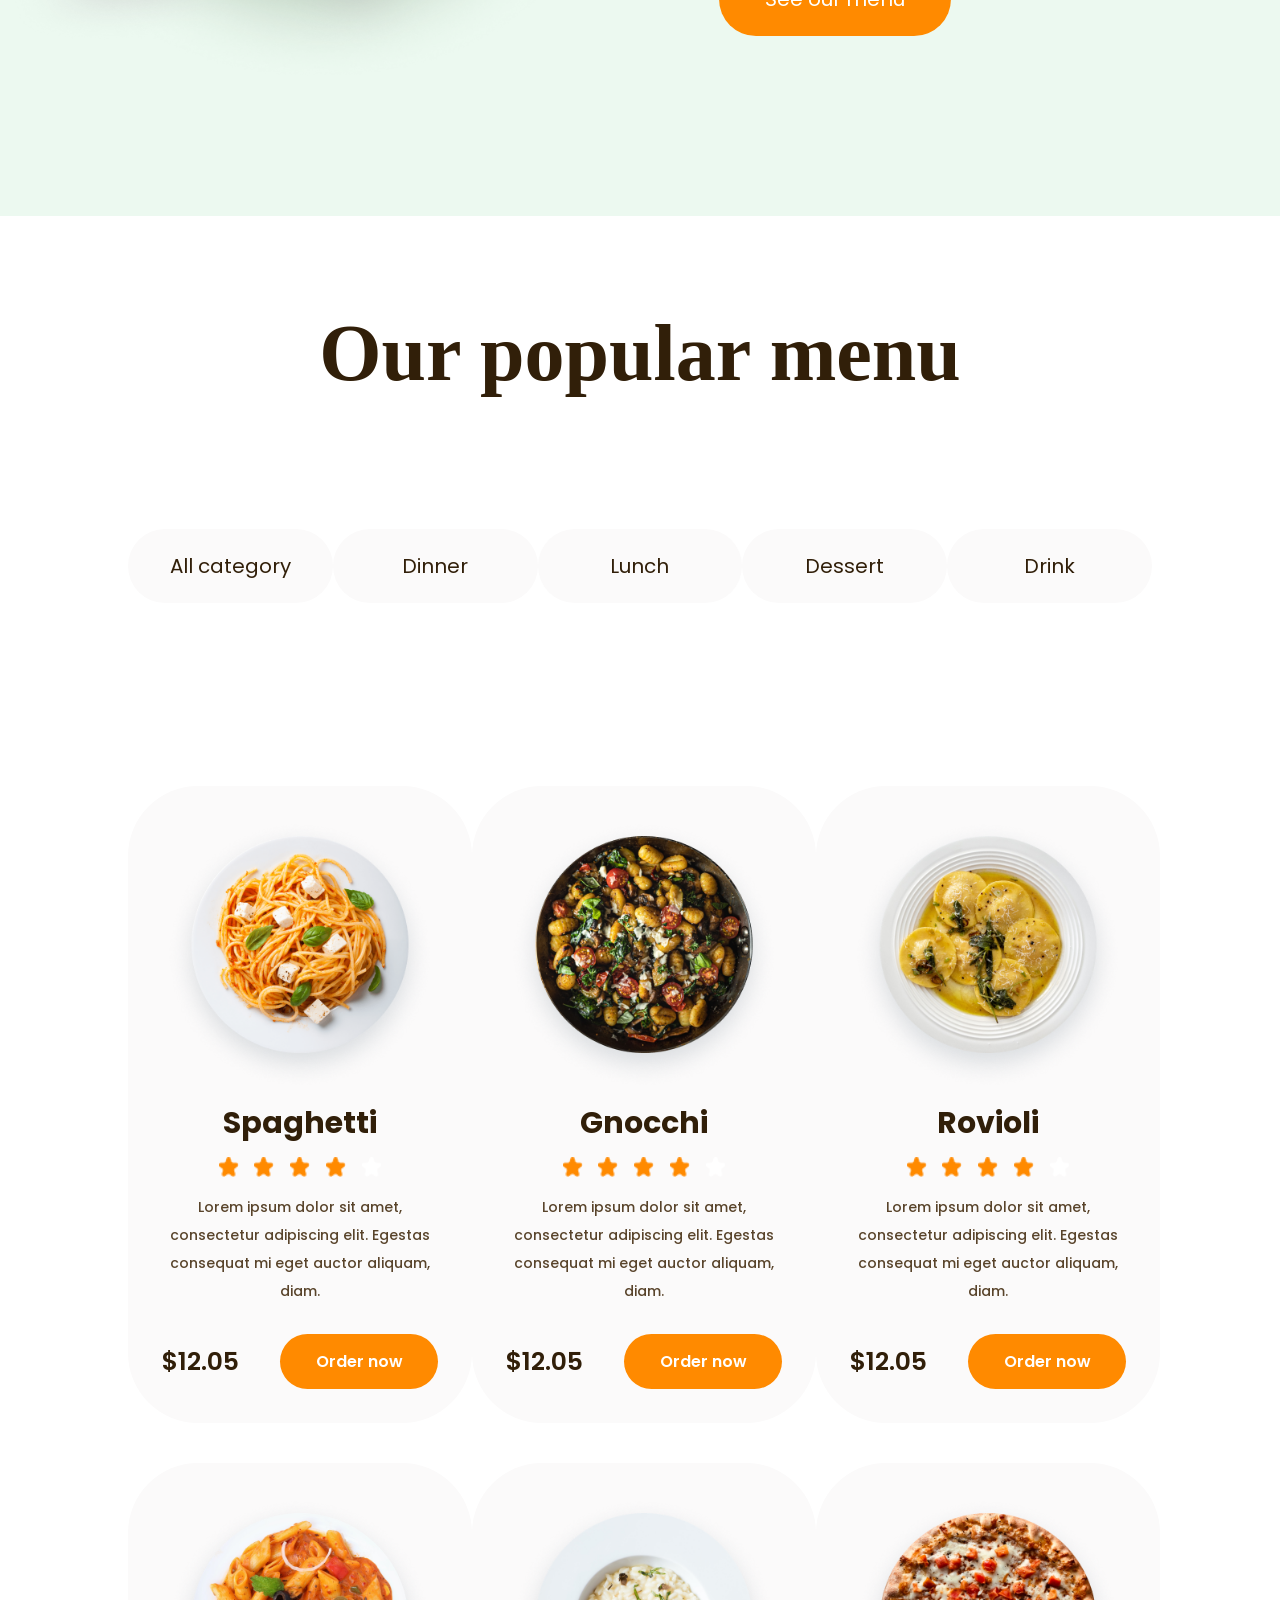
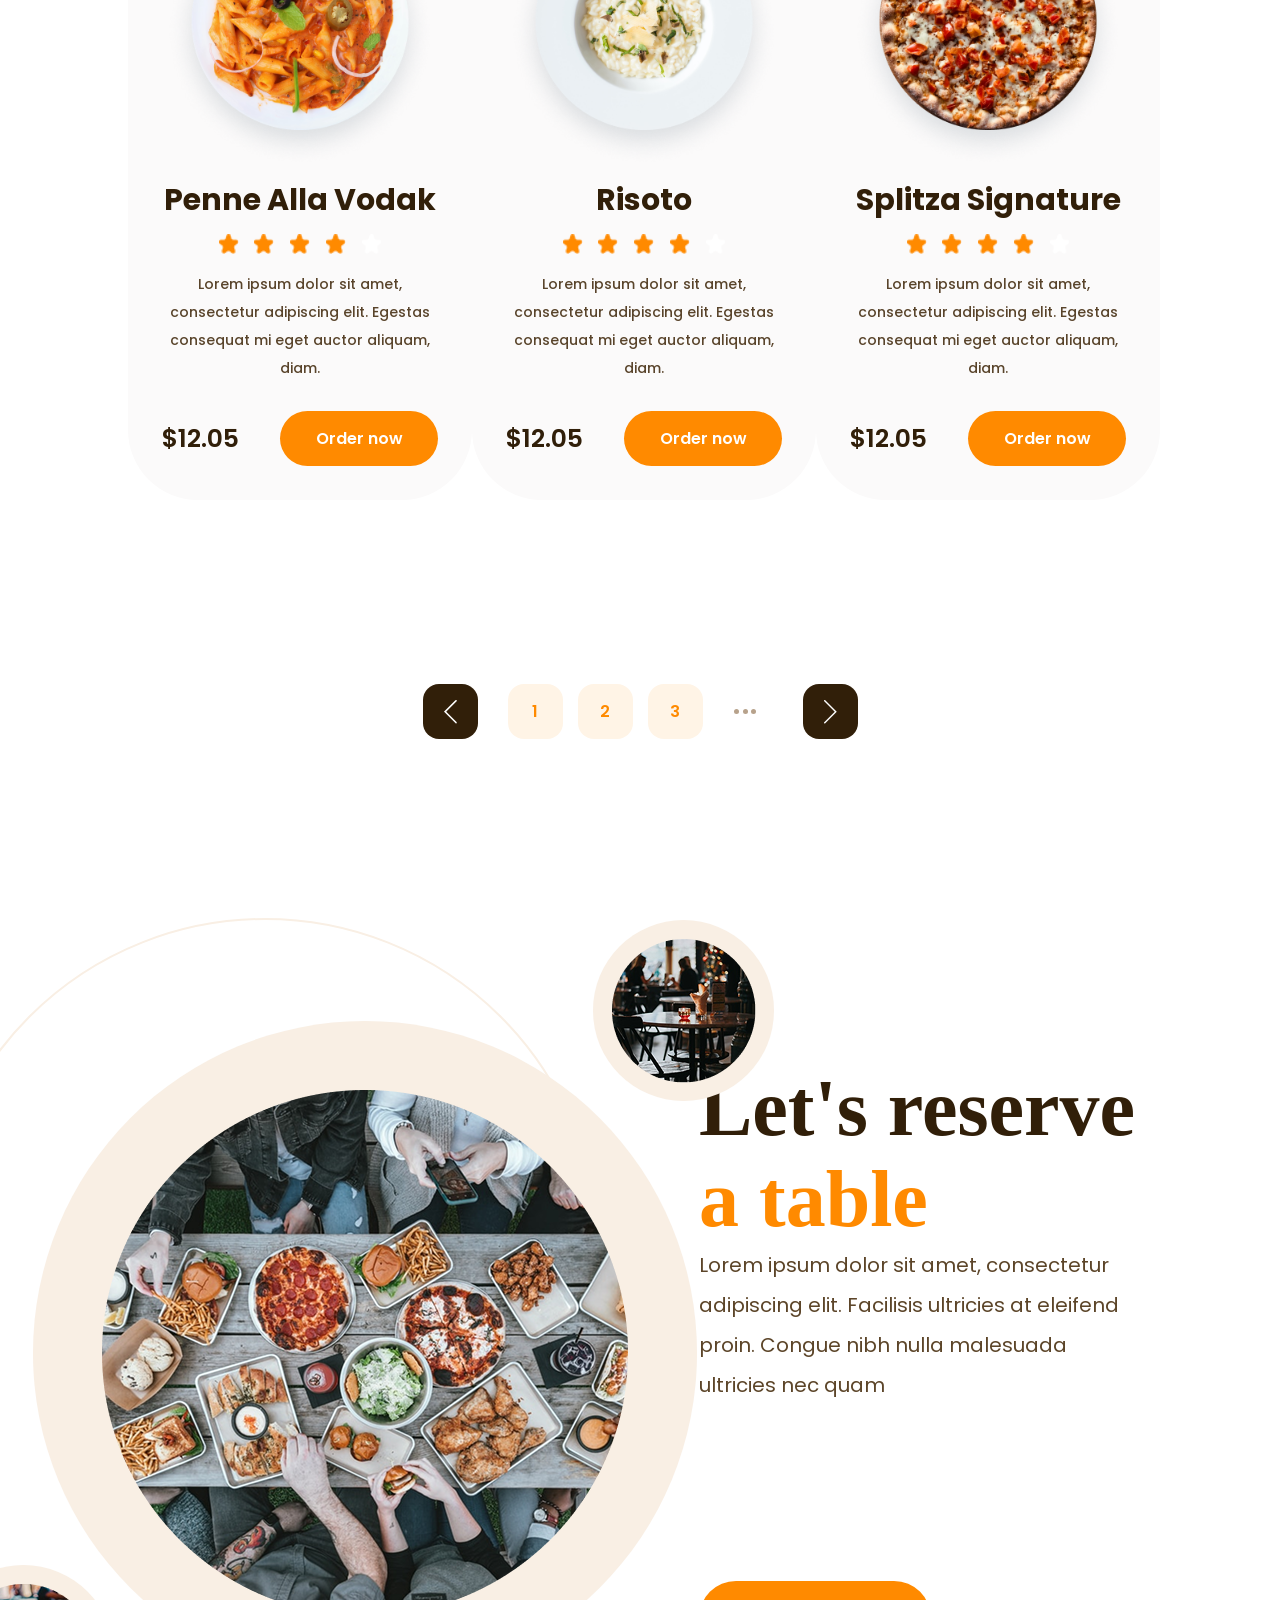
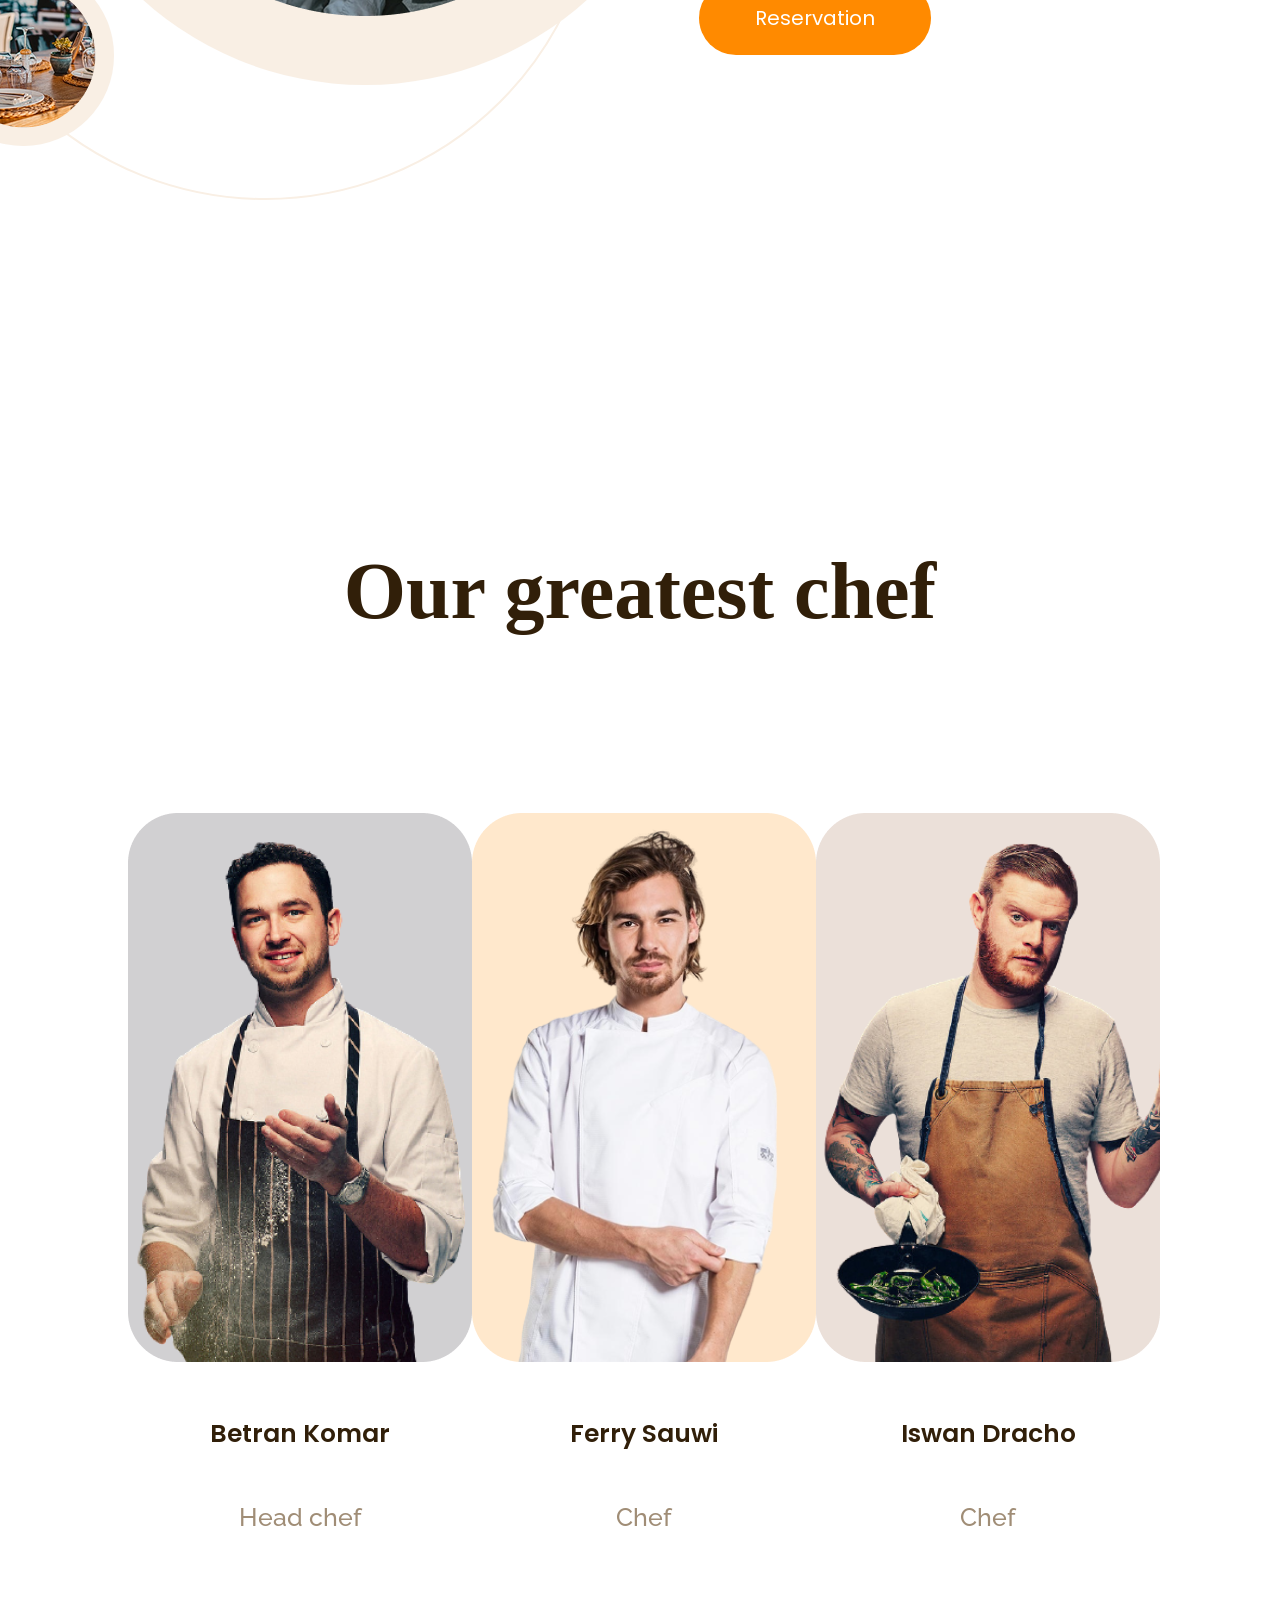
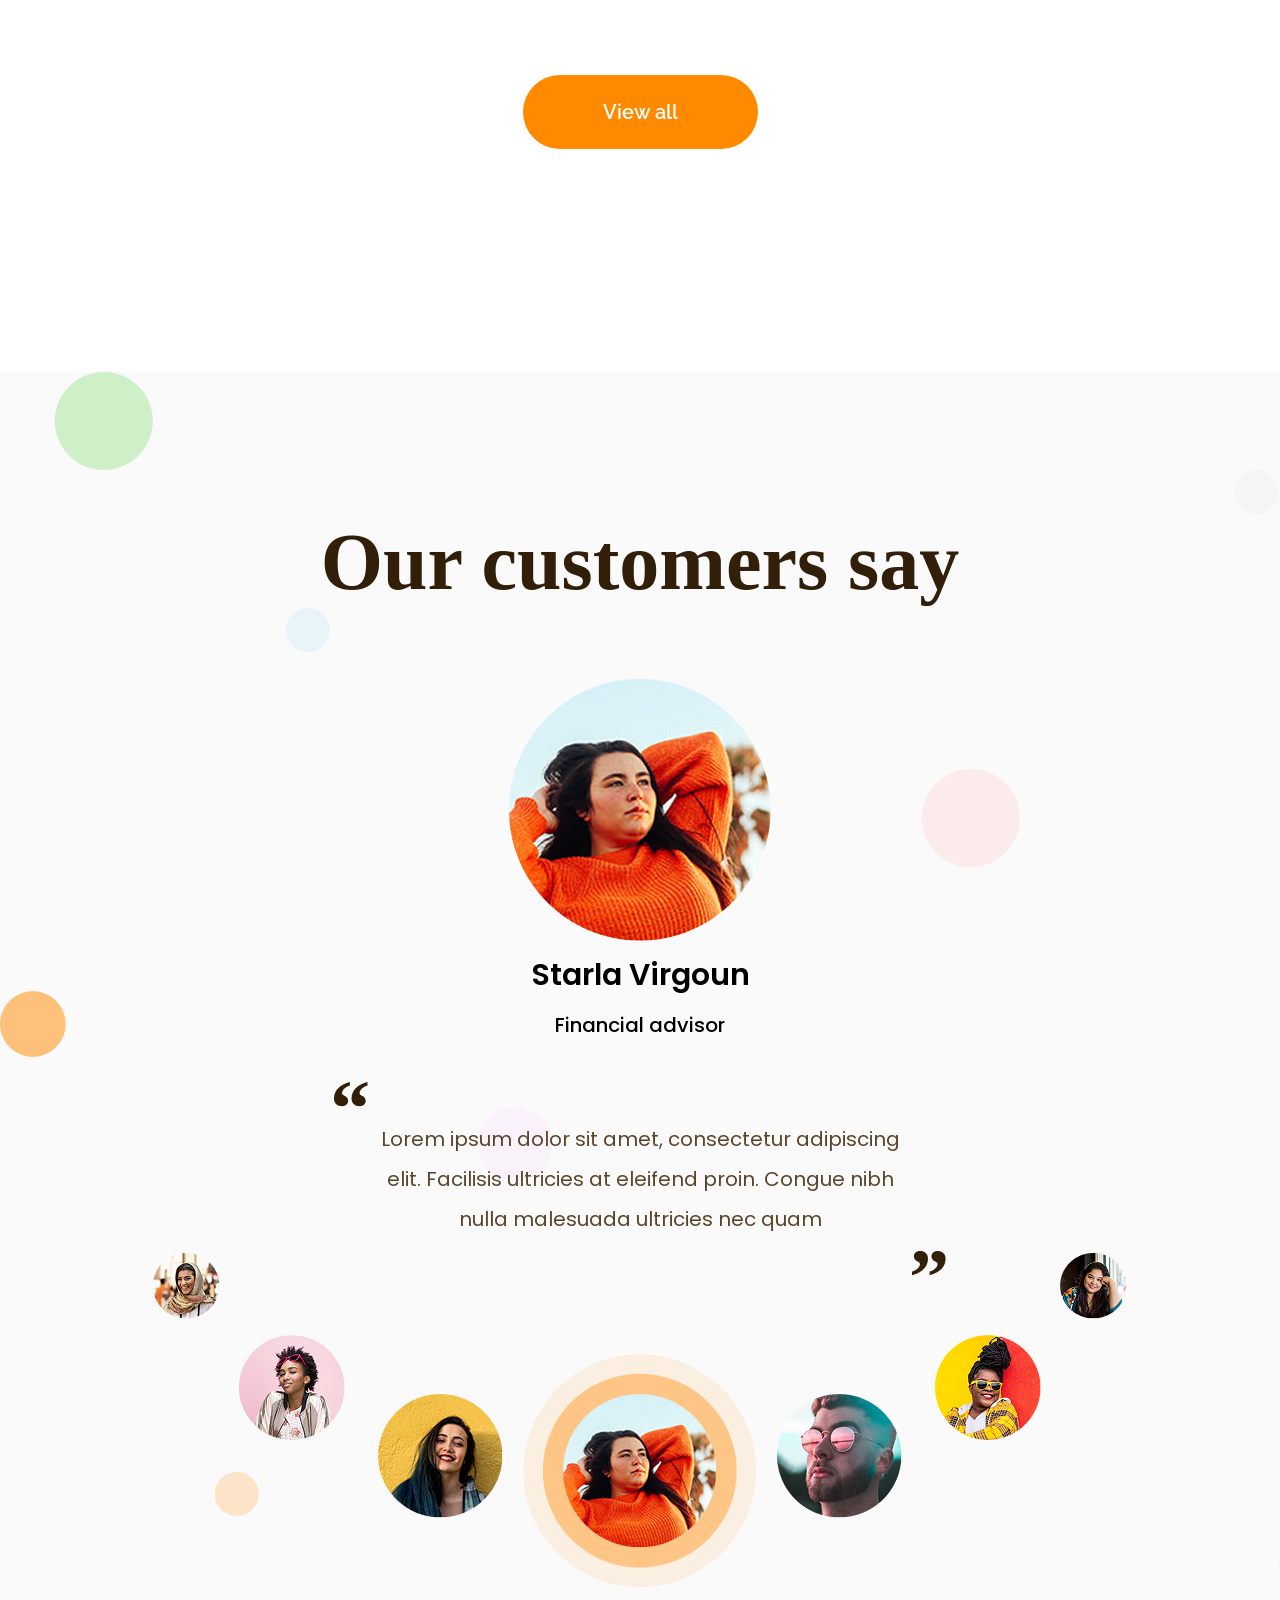
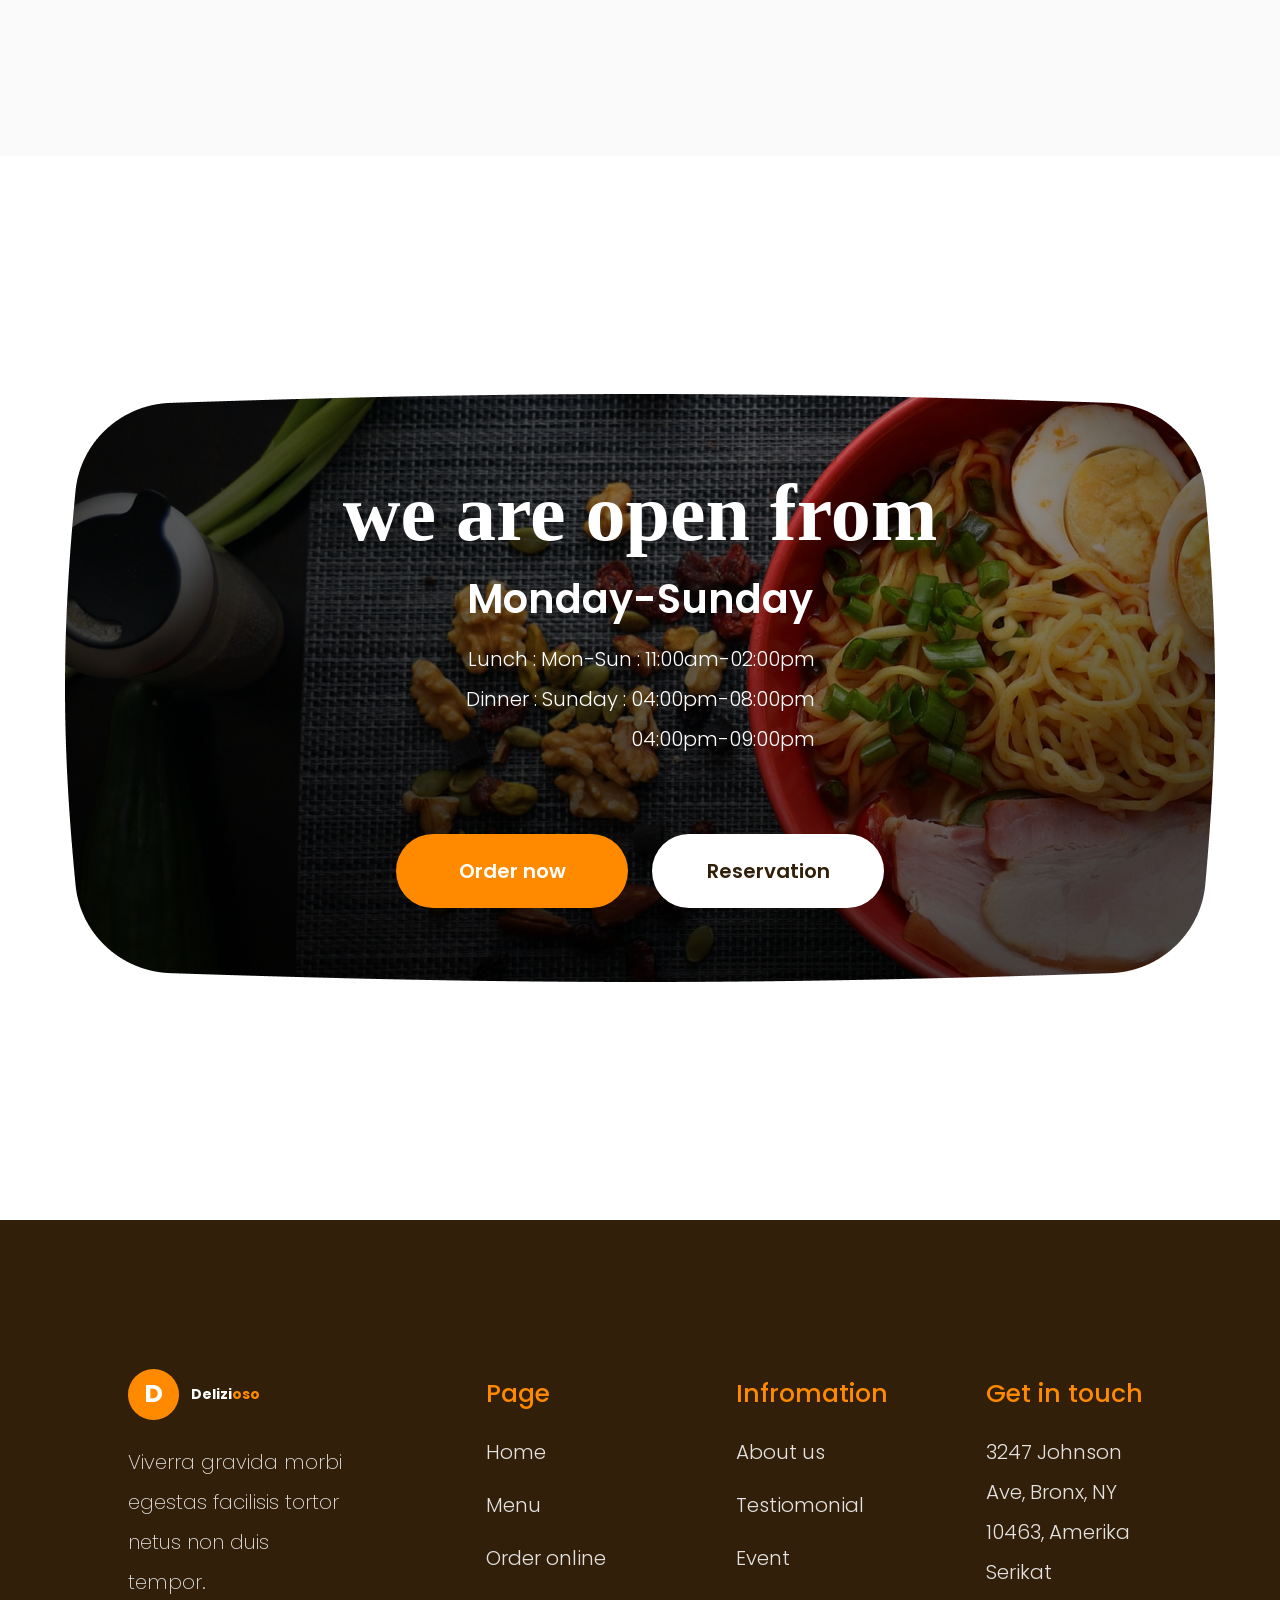
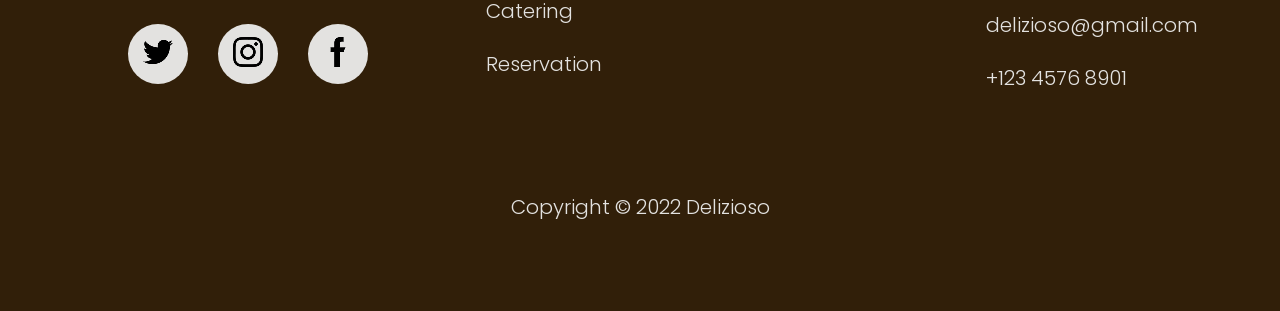
==== commit a15b6539: "мара в темноте бегает быстрее" ====
--- a/homepage/index.html
+++ b/homepage/index.html
@@ -20,7 +20,7 @@
                 <li><a href="../menu/index.html">Menu</a></li>
                 <li><a href="../about_us/index.html">About us</a></li>
                 <li><a href="">Order online</a></li>
-                <li><a href="">Reservation</a></li>
+                <li><a href="../reservation/index.html">Reservation</a></li>
                 <li><a href="">Contact us</a></li>
             </ul>
             <div class="nav_left">
